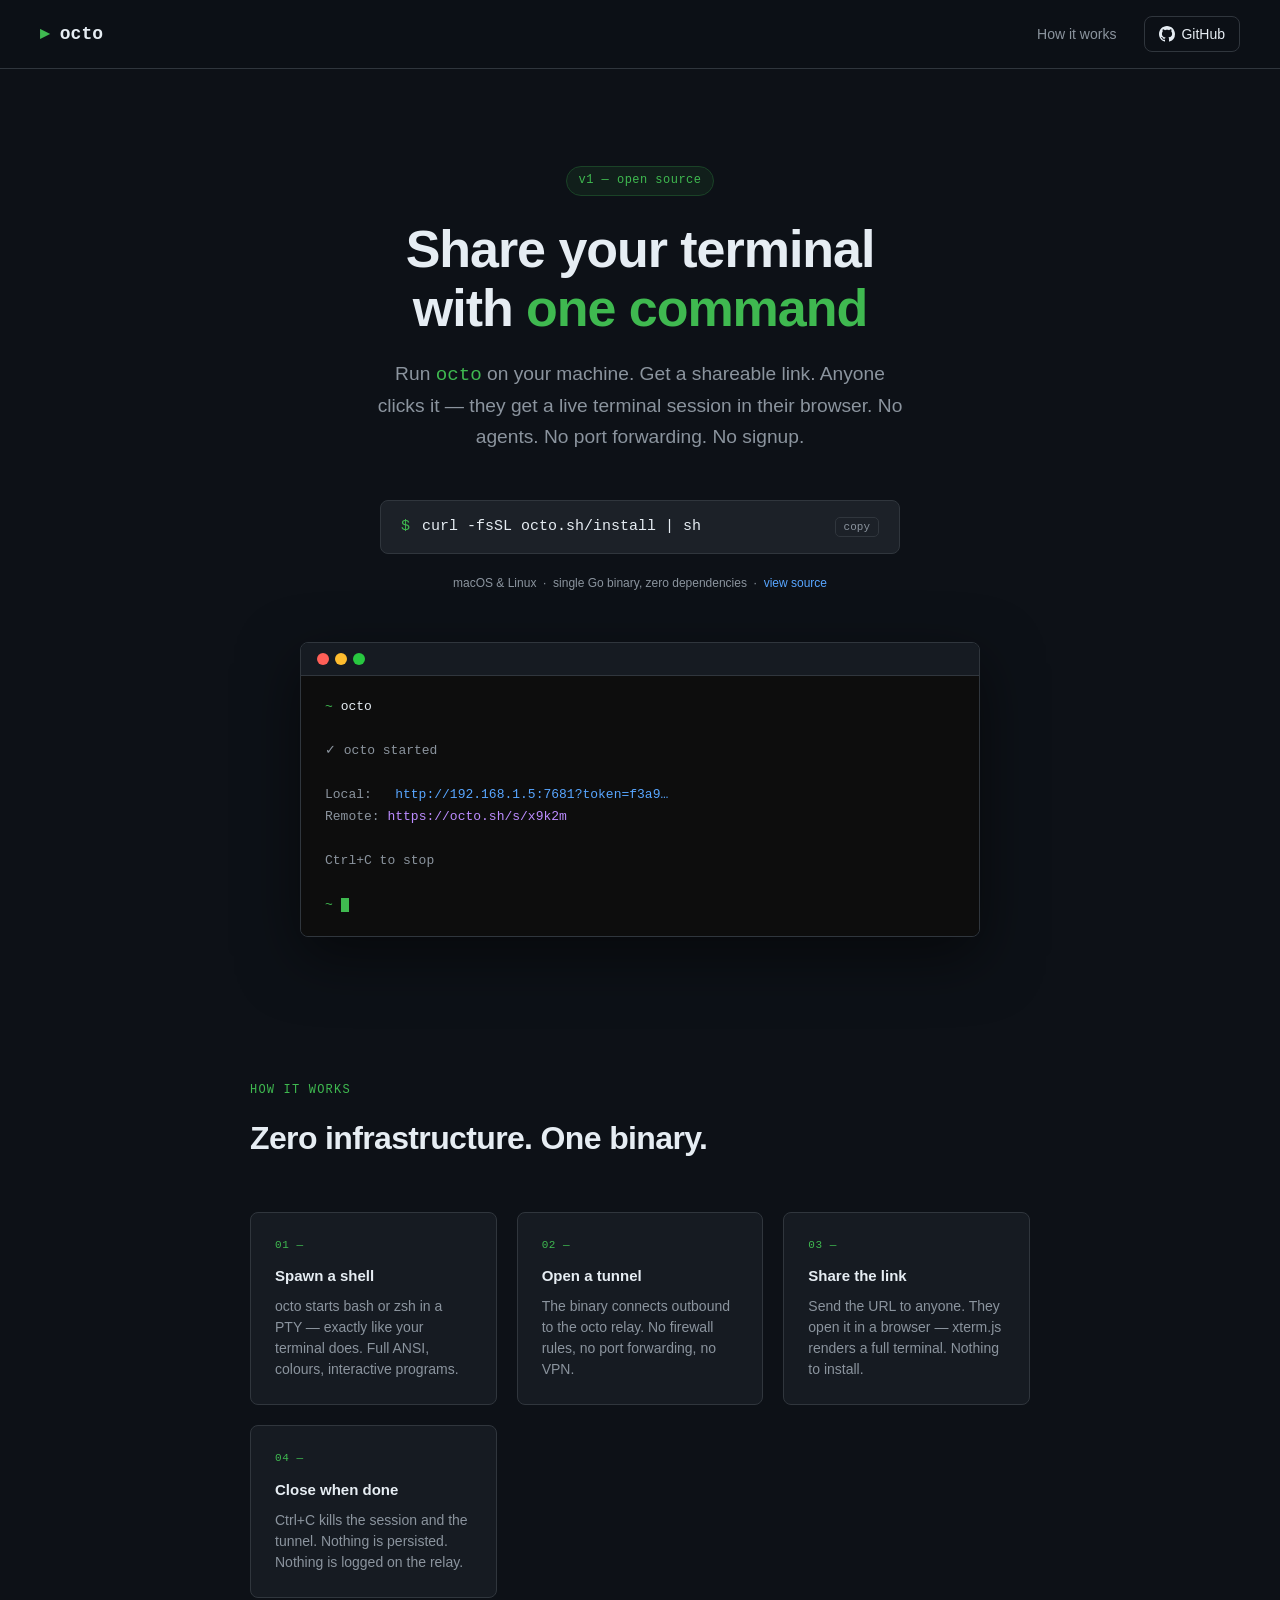
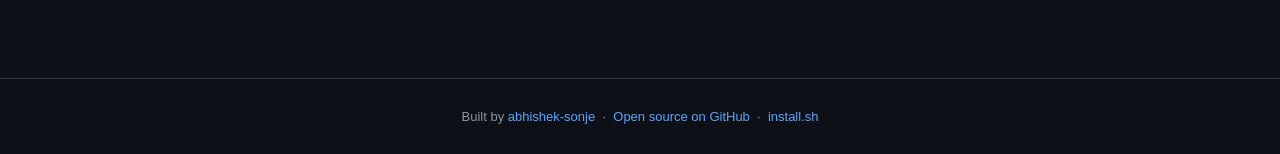
==== frontend/landing/index.html @ 17822809 "Feat: completed server and local setup" ====
<!DOCTYPE html>
<html lang="en">
<head>
  <meta charset="UTF-8" />
  <meta name="viewport" content="width=device-width, initial-scale=1.0" />
  <title>octo — share your terminal</title>
  <style>
    :root {
      --bg:        #0d1117;
      --bg-card:   #161b22;
      --bg-code:   #1c2128;
      --border:    #30363d;
      --fg:        #e6edf3;
      --fg-muted:  #8b949e;
      --green:     #3fb950;
      --green-dim: #1a4327;
      --blue:      #58a6ff;
      --purple:    #bc8cff;
      --font-mono: 'JetBrains Mono', 'Fira Code', Menlo, monospace;
      --font-sans: -apple-system, BlinkMacSystemFont, 'Segoe UI', Helvetica, Arial, sans-serif;
      --radius:    8px;
    }
    *, *::before, *::after { box-sizing: border-box; margin: 0; padding: 0; }
    html { scroll-behavior: smooth; }
    body { background: var(--bg); color: var(--fg); font-family: var(--font-sans); line-height: 1.6; min-height: 100vh; }

    nav {
      display: flex; align-items: center; justify-content: space-between;
      padding: 16px 40px; border-bottom: 1px solid var(--border);
      position: sticky; top: 0;
      background: rgba(13,17,23,.85); backdrop-filter: blur(8px); z-index: 10;
    }
    .nav-logo { font-family: var(--font-mono); font-size: 18px; font-weight: 700; color: var(--fg); text-decoration: none; }
    .nav-logo span { color: var(--green); }
    .nav-links { display: flex; gap: 28px; align-items: center; }
    .nav-links a { color: var(--fg-muted); text-decoration: none; font-size: 14px; transition: color .15s; }
    .nav-links a:hover { color: var(--fg); }
    .nav-gh {
      display: flex; align-items: center; gap: 6px;
      padding: 6px 14px; border: 1px solid var(--border); border-radius: var(--radius);
      color: var(--fg) !important; font-size: 13px; transition: border-color .15s;
    }
    .nav-gh:hover { border-color: var(--fg-muted) !important; }

    .hero { max-width: 860px; margin: 0 auto; padding: 96px 40px 64px; text-align: center; }
    .hero-badge {
      display: inline-block; padding: 4px 12px;
      border: 1px solid var(--green-dim); background: rgba(63,185,80,.08);
      color: var(--green); border-radius: 20px; font-size: 12px;
      font-family: var(--font-mono); margin-bottom: 24px; letter-spacing: .04em;
    }
    h1 { font-size: clamp(2rem,5vw,3.25rem); font-weight: 700; letter-spacing: -.02em; line-height: 1.15; margin-bottom: 20px; }
    h1 em { font-style: normal; color: var(--green); }
    .hero-sub { font-size: clamp(1rem,2vw,1.2rem); color: var(--fg-muted); max-width: 540px; margin: 0 auto 48px; }

    .install-box {
      display: inline-flex; align-items: center; gap: 12px;
      background: var(--bg-code); border: 1px solid var(--border); border-radius: var(--radius);
      padding: 14px 20px; font-family: var(--font-mono); font-size: 15px; color: var(--fg);
      margin-bottom: 12px; width: 100%; max-width: 520px; transition: border-color .15s;
    }
    .install-box:hover { border-color: var(--fg-muted); }
    .install-box .prompt { color: var(--green); user-select: none; }
    .install-box .cmd { flex: 1; text-align: left; }
    .copy-btn {
      background: none; border: 1px solid var(--border); border-radius: 5px;
      color: var(--fg-muted); font-family: var(--font-mono); font-size: 11px;
      padding: 3px 8px; cursor: pointer; transition: all .15s; white-space: nowrap;
    }
    .copy-btn:hover { border-color: var(--fg-muted); color: var(--fg); }
    .copy-btn.copied { border-color: var(--green); color: var(--green); }
    .hero-note { font-size: 12px; color: var(--fg-muted); margin-bottom: 48px; }
    .hero-note a { color: var(--blue); text-decoration: none; }
    .hero-note a:hover { text-decoration: underline; }

    .terminal-preview {
      max-width: 680px; margin: 0 auto;
      border: 1px solid var(--border); border-radius: var(--radius);
      overflow: hidden; box-shadow: 0 20px 60px rgba(0,0,0,.5);
    }
    .terminal-bar {
      background: var(--bg-card); padding: 10px 16px;
      display: flex; align-items: center; gap: 6px; border-bottom: 1px solid var(--border);
    }
    .dot { width: 12px; height: 12px; border-radius: 50%; }
    .dot-r { background: #ff5f57; } .dot-y { background: #febc2e; } .dot-g { background: #28c840; }
    .terminal-body {
      background: #0d0d0d; padding: 20px 24px;
      font-family: var(--font-mono); font-size: 13px; line-height: 1.7; text-align: left;
    }
    .t-prompt { color: var(--green); } .t-cmd { color: var(--fg); }
    .t-out { color: var(--fg-muted); }
    .t-url-local { color: var(--blue); } .t-url-remote { color: var(--purple); }
    .t-cursor {
      display: inline-block; width: 8px; height: 14px;
      background: var(--green); vertical-align: middle;
      animation: blink 1s step-end infinite;
    }
    @keyframes blink { 50% { opacity: 0; } }

    .section { max-width: 860px; margin: 0 auto; padding: 80px 40px; }
    .section-label { font-family: var(--font-mono); font-size: 12px; color: var(--green); letter-spacing: .1em; text-transform: uppercase; margin-bottom: 12px; }
    .section h2 { font-size: clamp(1.4rem,3vw,2rem); font-weight: 700; letter-spacing: -.02em; margin-bottom: 48px; }
    .steps { display: grid; grid-template-columns: repeat(auto-fit, minmax(200px, 1fr)); gap: 20px; }
    .step { background: var(--bg-card); border: 1px solid var(--border); border-radius: var(--radius); padding: 24px; }
    .step-num { font-family: var(--font-mono); font-size: 11px; color: var(--green); margin-bottom: 10px; letter-spacing: .05em; }
    .step h3 { font-size: 15px; font-weight: 600; margin-bottom: 8px; }
    .step p { font-size: 14px; color: var(--fg-muted); line-height: 1.5; }

    footer { border-top: 1px solid var(--border); padding: 28px 40px; text-align: center; font-size: 13px; color: var(--fg-muted); }
    footer a { color: var(--blue); text-decoration: none; }
    footer a:hover { text-decoration: underline; }

    @media (max-width: 600px) {
      nav { padding: 14px 20px; }
      .hero { padding: 64px 20px 48px; }
      .section { padding: 56px 20px; }
      footer { padding: 24px 20px; }
    }
  </style>
</head>
<body>

<nav>
  <a class="nav-logo" href="/"><span>▸</span> octo</a>
  <div class="nav-links">
    <a href="#how-it-works">How it works</a>
    <a href="https://github.com/abhishek-sonje/octo" class="nav-gh">
      <svg width="16" height="16" viewBox="0 0 16 16" fill="currentColor">
        <path d="M8 0C3.58 0 0 3.58 0 8c0 3.54 2.29 6.53 5.47 7.59.4.07.55-.17.55-.38 0-.19-.01-.82-.01-1.49-2.01.37-2.53-.49-2.69-.94-.09-.23-.48-.94-.82-1.13-.28-.15-.68-.52-.01-.53.63-.01 1.08.58 1.23.82.72 1.21 1.87.87 2.33.66.07-.52.28-.87.51-1.07-1.78-.2-3.64-.89-3.64-3.95 0-.87.31-1.59.82-2.15-.08-.2-.36-1.02.08-2.12 0 0 .67-.21 2.2.82.64-.18 1.32-.27 2-.27.68 0 1.36.09 2 .27 1.53-1.04 2.2-.82 2.2-.82.44 1.1.16 1.92.08 2.12.51.56.82 1.27.82 2.15 0 3.07-1.87 3.75-3.65 3.95.29.25.54.73.54 1.48 0 1.07-.01 1.93-.01 2.2 0 .21.15.46.55.38A8.013 8.013 0 0016 8c0-4.42-3.58-8-8-8z"/>
      </svg>
      GitHub
    </a>
  </div>
</nav>

<section class="hero">
  <div class="hero-badge">v1 — open source</div>
  <h1>Share your terminal<br>with <em>one command</em></h1>
  <p class="hero-sub">
    Run <code style="font-family:var(--font-mono);color:var(--green)">octo</code> on your machine.
    Get a shareable link. Anyone clicks it — they get a live terminal session in their browser.
    No agents. No port forwarding. No signup.
  </p>

  <div style="display:flex;flex-direction:column;align-items:center;gap:8px;">
    <div class="install-box">
      <span class="prompt">$</span>
      <span class="cmd" id="install-cmd">curl -fsSL octo.sh/install | sh</span>
      <button class="copy-btn" id="copy-btn" onclick="copyInstall()">copy</button>
    </div>
    <p class="hero-note">
      macOS &amp; Linux &nbsp;·&nbsp; single Go binary, zero dependencies &nbsp;·&nbsp;
      <a href="https://github.com/abhishek-sonje/octo">view source</a>
    </p>
  </div>

  <div class="terminal-preview">
    <div class="terminal-bar">
      <span class="dot dot-r"></span><span class="dot dot-y"></span><span class="dot dot-g"></span>
    </div>
    <div class="terminal-body">
      <div><span class="t-prompt">~</span> <span class="t-cmd">octo</span></div>
      <div>&nbsp;</div>
      <div><span class="t-out">✓ octo started</span></div>
      <div>&nbsp;</div>
      <div><span class="t-out">  Local:&nbsp;&nbsp; </span><span class="t-url-local">http://192.168.1.5:7681?token=f3a9…</span></div>
      <div><span class="t-out">  Remote: </span><span class="t-url-remote">https://octo.sh/s/x9k2m</span></div>
      <div>&nbsp;</div>
      <div><span class="t-out">  Ctrl+C to stop</span></div>
      <div>&nbsp;</div>
      <div><span class="t-prompt">~</span> <span class="t-cursor"></span></div>
    </div>
  </div>
</section>

<section class="section" id="how-it-works">
  <div class="section-label">How it works</div>
  <h2>Zero infrastructure. One binary.</h2>
  <div class="steps">
    <div class="step">
      <div class="step-num">01 —</div>
      <h3>Spawn a shell</h3>
      <p>octo starts bash or zsh in a PTY — exactly like your terminal does. Full ANSI, colours, interactive programs.</p>
    </div>
    <div class="step">
      <div class="step-num">02 —</div>
      <h3>Open a tunnel</h3>
      <p>The binary connects outbound to the octo relay. No firewall rules, no port forwarding, no VPN.</p>
    </div>
    <div class="step">
      <div class="step-num">03 —</div>
      <h3>Share the link</h3>
      <p>Send the URL to anyone. They open it in a browser — xterm.js renders a full terminal. Nothing to install.</p>
    </div>
    <div class="step">
      <div class="step-num">04 —</div>
      <h3>Close when done</h3>
      <p>Ctrl+C kills the session and the tunnel. Nothing is persisted. Nothing is logged on the relay.</p>
    </div>
  </div>
</section>

<footer>
  <p>
    Built by <a href="https://github.com/abhishek-sonje">abhishek-sonje</a> &nbsp;·&nbsp;
    <a href="https://github.com/abhishek-sonje/octo">Open source on GitHub</a> &nbsp;·&nbsp;
    <a href="/install">install.sh</a>
  </p>
</footer>

<script>
  function copyInstall() {
    const cmd = document.getElementById('install-cmd').textContent;
    const btn = document.getElementById('copy-btn');
    navigator.clipboard.writeText(cmd).then(() => {
      btn.textContent = 'copied!';
      btn.classList.add('copied');
      setTimeout(() => { btn.textContent = 'copy'; btn.classList.remove('copied'); }, 2000);
    });
  }
</script>
</body>
</html>
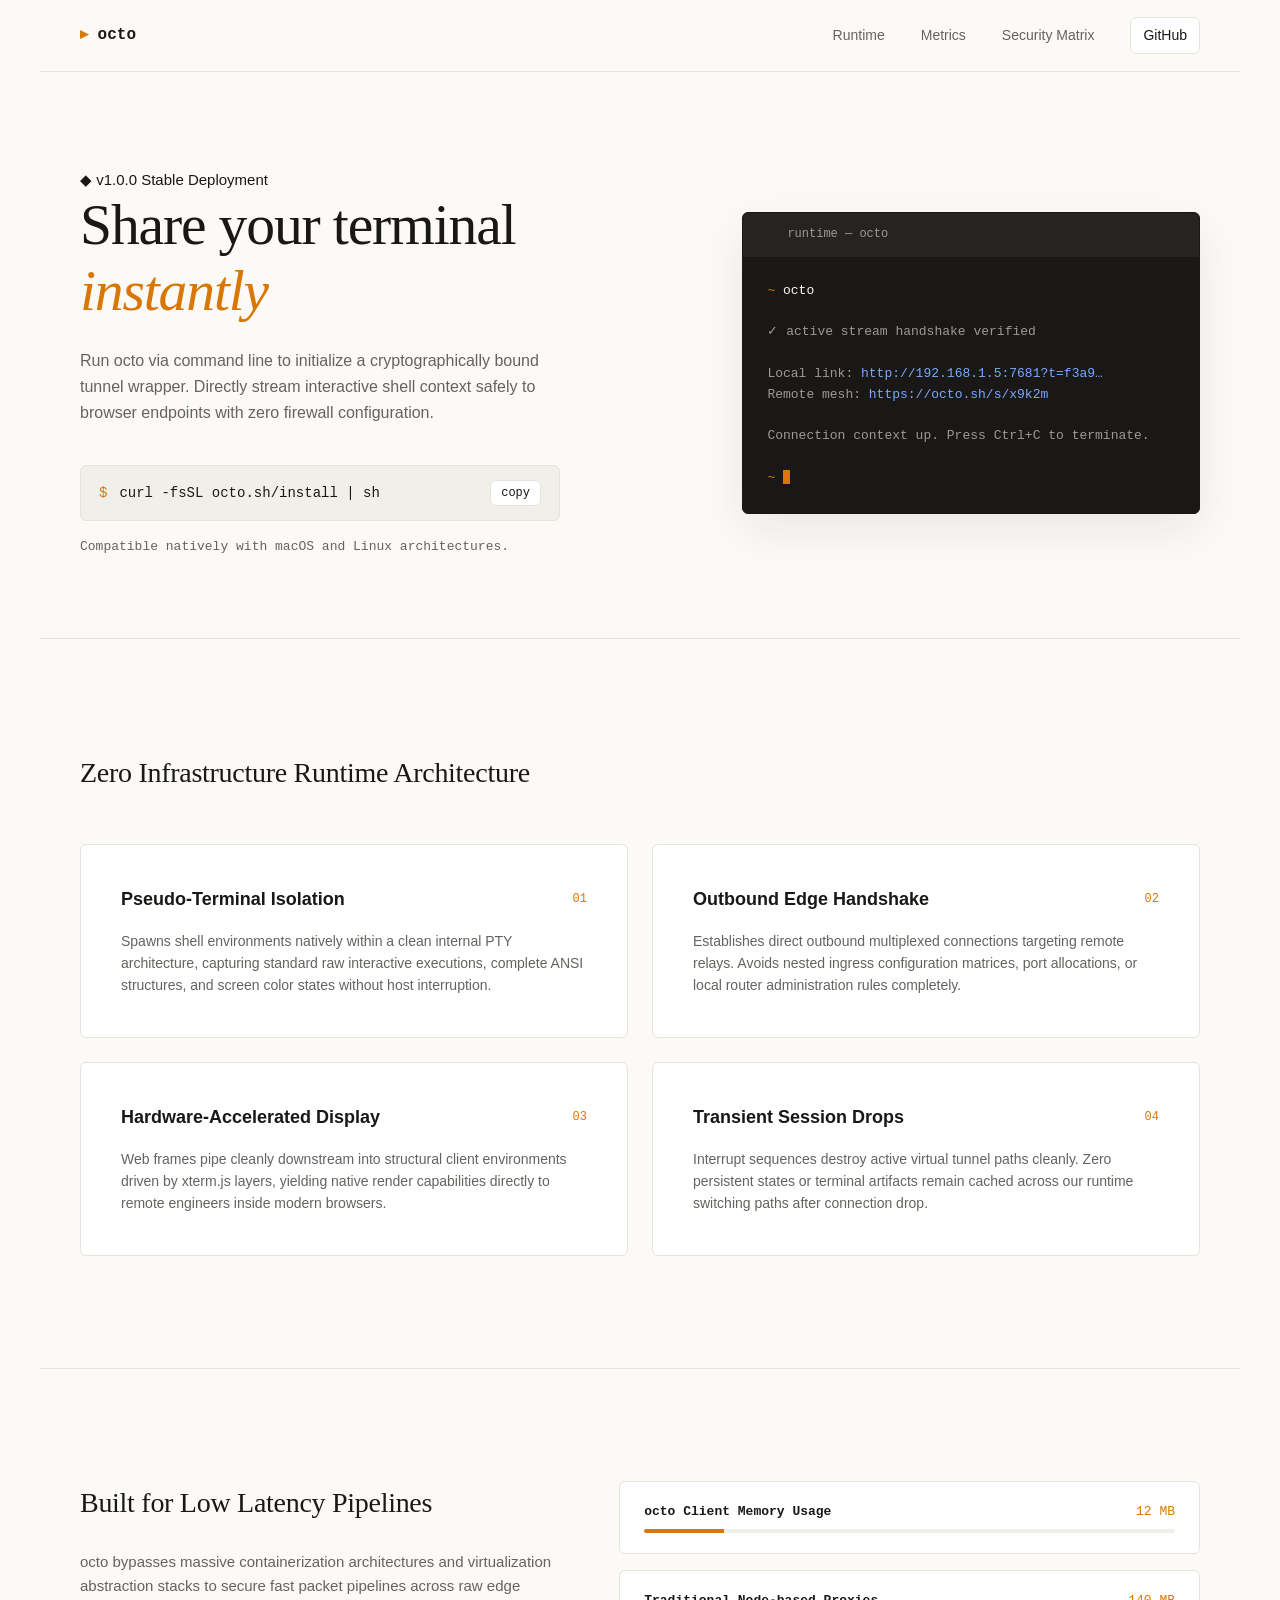
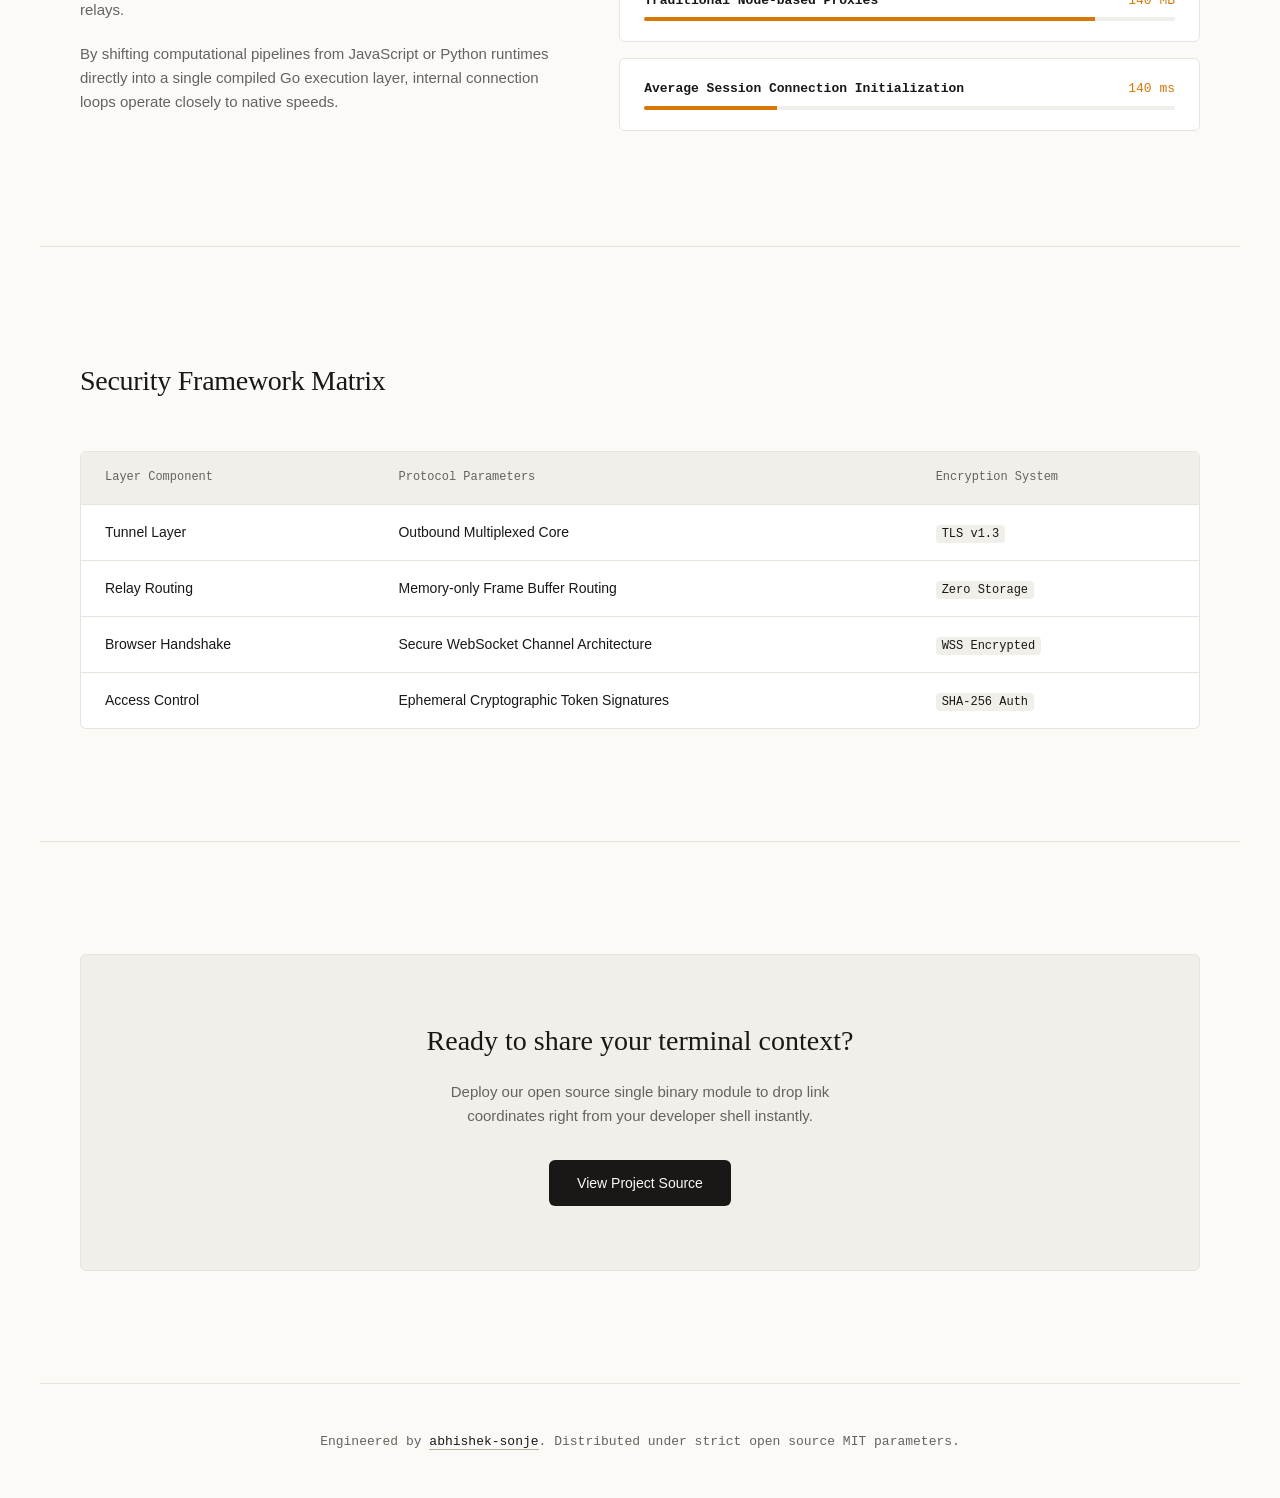
==== commit 5f4ef5e5: "Feat: changed Landing page" ====
--- a/frontend/landing/index.html
+++ b/frontend/landing/index.html
@@ -6,206 +6,683 @@
   <title>octo — share your terminal</title>
   <style>
     :root {
-      --bg:        #0d1117;
-      --bg-card:   #161b22;
-      --bg-code:   #1c2128;
-      --border:    #30363d;
-      --fg:        #e6edf3;
-      --fg-muted:  #8b949e;
-      --green:     #3fb950;
-      --green-dim: #1a4327;
-      --blue:      #58a6ff;
-      --purple:    #bc8cff;
-      --font-mono: 'JetBrains Mono', 'Fira Code', Menlo, monospace;
-      --font-sans: -apple-system, BlinkMacSystemFont, 'Segoe UI', Helvetica, Arial, sans-serif;
-      --radius:    8px;
-    }
-    *, *::before, *::after { box-sizing: border-box; margin: 0; padding: 0; }
-    html { scroll-behavior: smooth; }
-    body { background: var(--bg); color: var(--fg); font-family: var(--font-sans); line-height: 1.6; min-height: 100vh; }
-
+      /* Claude Aesthetic Theme Tokens: Warm Light Editorial */
+      --canvas: #fbfaf7;
+      --surface: #f1efe9;
+      --surface-card: #ffffff;
+      --surface-code: #191816;
+      --border: #e6e4dc;
+      --border-focus: #b5b2a5;
+      
+      /* Typography System */
+      --text-primary: #191816;
+      --text-secondary: #65635f;
+      --text-light: #fbfaf7;
+      
+      /* Singular Premium Accent Color (Ochre Amber) */
+      --accent: #d97706;
+      --accent-dim: rgba(217, 119, 6, 0.08);
+
+      /* Layout Anchors */
+      --font-mono: 'JetBrains Mono', 'Fira Code', Menlo, Monaco, monospace;
+      --font-sans: -apple-system, BlinkMacSystemFont, 'Segoe UI', Roboto, Georgia, serif;
+      --radius: 6px;
+    }
+
+    /* Base Normalization & Viewport Stability */
+    *, *::before, *::after { 
+      box-sizing: border-box; 
+      margin: 0; 
+      padding: 0; 
+    }
+    
+    html { 
+      scroll-behavior: smooth;
+      background-color: var(--canvas);
+    }
+    
+    body { 
+      background: var(--canvas); 
+      color: var(--text-primary); 
+      font-family: -apple-system, BlinkMacSystemFont, 'Segoe UI', sans-serif; 
+      font-size: 15px;
+      line-height: 1.6; 
+      min-height: 100dvh;
+      -webkit-font-smoothing: antialiased;
+    }
+
+    /* Layout Spacing Framework */
+    header, main, footer {
+      max-width: 1200px;
+      margin: 0 auto;
+      width: 100%;
+    }
+
+    /* Single-Line Desktop Navigation Layer */
     nav {
-      display: flex; align-items: center; justify-content: space-between;
-      padding: 16px 40px; border-bottom: 1px solid var(--border);
-      position: sticky; top: 0;
-      background: rgba(13,17,23,.85); backdrop-filter: blur(8px); z-index: 10;
-    }
-    .nav-logo { font-family: var(--font-mono); font-size: 18px; font-weight: 700; color: var(--fg); text-decoration: none; }
-    .nav-logo span { color: var(--green); }
-    .nav-links { display: flex; gap: 28px; align-items: center; }
-    .nav-links a { color: var(--fg-muted); text-decoration: none; font-size: 14px; transition: color .15s; }
-    .nav-links a:hover { color: var(--fg); }
+      display: flex; 
+      align-items: center; 
+      justify-content: space-between;
+      padding: 0 40px; 
+      height: 72px;
+      border-bottom: 1px solid var(--border);
+      position: sticky; 
+      top: 0;
+      background: rgba(251, 250, 247, 0.9); 
+      backdrop-filter: blur(12px); 
+      z-index: 100;
+    }
+
+    .nav-brand { 
+      font-family: var(--font-mono); 
+      font-size: 16px; 
+      font-weight: 700; 
+      color: var(--text-primary); 
+      text-decoration: none; 
+    }
+    
+    .nav-brand span { 
+      color: var(--accent); 
+    }
+    
+    .nav-links { 
+      display: flex; 
+      gap: 36px; 
+      align-items: center; 
+    }
+    
+    .nav-links a { 
+      color: var(--text-secondary); 
+      text-decoration: none; 
+      font-size: 14px; 
+      transition: color 150ms ease-out; 
+    }
+    
+    .nav-links a:hover { 
+      color: var(--text-primary); 
+    }
+    
     .nav-gh {
-      display: flex; align-items: center; gap: 6px;
-      padding: 6px 14px; border: 1px solid var(--border); border-radius: var(--radius);
-      color: var(--fg) !important; font-size: 13px; transition: border-color .15s;
-    }
-    .nav-gh:hover { border-color: var(--fg-muted) !important; }
-
-    .hero { max-width: 860px; margin: 0 auto; padding: 96px 40px 64px; text-align: center; }
-    .hero-badge {
-      display: inline-block; padding: 4px 12px;
-      border: 1px solid var(--green-dim); background: rgba(63,185,80,.08);
-      color: var(--green); border-radius: 20px; font-size: 12px;
-      font-family: var(--font-mono); margin-bottom: 24px; letter-spacing: .04em;
-    }
-    h1 { font-size: clamp(2rem,5vw,3.25rem); font-weight: 700; letter-spacing: -.02em; line-height: 1.15; margin-bottom: 20px; }
-    h1 em { font-style: normal; color: var(--green); }
-    .hero-sub { font-size: clamp(1rem,2vw,1.2rem); color: var(--fg-muted); max-width: 540px; margin: 0 auto 48px; }
-
+      display: inline-flex; 
+      align-items: center; 
+      gap: 6px;
+      padding: 6px 12px; 
+      border: 1px solid var(--border); 
+      border-radius: var(--radius);
+      color: var(--text-primary) !important; 
+      font-size: 13px; 
+      background: var(--surface-card);
+      transition: border-color 150ms ease-out, background-color 150ms ease-out;
+    }
+    
+    .nav-gh:hover { 
+      border-color: var(--border-focus);
+      background: var(--surface);
+    }
+
+    /* Focus Indicators & Tactile State Hooks */
+    a:focus-visible, button:focus-visible {
+      outline: 2px solid var(--accent);
+      outline-offset: 2px;
+    }
+
+    /* Section 1: Hero Paradigm (Asymmetric Layout Grid) */
+    .hero-grid { 
+      padding: 96px 40px 80px; 
+      display: grid;
+      grid-template-columns: 1.12fr 0.88fr;
+      gap: 80px;
+      align-items: center;
+    }
+
+    h1 { 
+      font-family: var(--font-sans);
+      font-size: clamp(2.5rem, 4.5vw, 3.75rem); 
+      font-weight: 400; 
+      letter-spacing: -0.02em; 
+      line-height: 1.15; 
+      color: var(--text-primary);
+      margin-bottom: 24px; 
+    }
+    
+    h1 em { 
+      font-style: italic; 
+      font-family: Georgia, serif;
+      color: var(--accent); 
+    }
+    
+    .hero-sub { 
+      font-size: 16px; 
+      color: var(--text-secondary); 
+      line-height: 1.6;
+      max-width: 52ch;
+      margin-bottom: 40px; 
+    }
+
+    /* Monospace Utility Box */
     .install-box {
-      display: inline-flex; align-items: center; gap: 12px;
-      background: var(--bg-code); border: 1px solid var(--border); border-radius: var(--radius);
-      padding: 14px 20px; font-family: var(--font-mono); font-size: 15px; color: var(--fg);
-      margin-bottom: 12px; width: 100%; max-width: 520px; transition: border-color .15s;
-    }
-    .install-box:hover { border-color: var(--fg-muted); }
-    .install-box .prompt { color: var(--green); user-select: none; }
-    .install-box .cmd { flex: 1; text-align: left; }
+      display: flex; 
+      align-items: center; 
+      gap: 12px;
+      background: var(--surface); 
+      border: 1px solid var(--border); 
+      border-radius: var(--radius);
+      padding: 14px 18px; 
+      font-family: var(--font-mono); 
+      font-size: 14px; 
+      color: var(--text-primary);
+      margin-bottom: 16px; 
+      max-width: 480px;
+    }
+    
+    .install-box .prompt { 
+      color: var(--accent); 
+      user-select: none; 
+    }
+    
+    .install-box .cmd { 
+      flex: 1; 
+    }
+    
     .copy-btn {
-      background: none; border: 1px solid var(--border); border-radius: 5px;
-      color: var(--fg-muted); font-family: var(--font-mono); font-size: 11px;
-      padding: 3px 8px; cursor: pointer; transition: all .15s; white-space: nowrap;
-    }
-    .copy-btn:hover { border-color: var(--fg-muted); color: var(--fg); }
-    .copy-btn.copied { border-color: var(--green); color: var(--green); }
-    .hero-note { font-size: 12px; color: var(--fg-muted); margin-bottom: 48px; }
-    .hero-note a { color: var(--blue); text-decoration: none; }
-    .hero-note a:hover { text-decoration: underline; }
-
-    .terminal-preview {
-      max-width: 680px; margin: 0 auto;
-      border: 1px solid var(--border); border-radius: var(--radius);
-      overflow: hidden; box-shadow: 0 20px 60px rgba(0,0,0,.5);
-    }
+      background: var(--surface-card); 
+      border: 1px solid var(--border); 
+      border-radius: var(--radius);
+      color: var(--text-primary); 
+      font-family: var(--font-mono); 
+      font-size: 12px;
+      padding: 5px 10px; 
+      cursor: pointer; 
+      transition: all 120ms ease-out;
+    }
+    
+    .copy-btn:hover { 
+      border-color: var(--border-focus); 
+    }
+    
+    .copy-btn:active {
+      transform: scale(0.97);
+    }
+    
+    .copy-btn.copied { 
+      border-color: var(--accent); 
+      color: var(--accent); 
+      background: var(--accent-dim);
+    }
+    
+    .hero-note { 
+      font-size: 13px; 
+      color: var(--text-secondary); 
+      font-family: var(--font-mono);
+    }
+
+    /* Embedded PTY UI Frame Component */
+    .terminal-container {
+      background: var(--surface-code); 
+      border-radius: var(--radius);
+      overflow: hidden; 
+      box-shadow: 0 16px 48px rgba(25, 24, 22, 0.08);
+      border: 1px solid var(--text-primary);
+    }
+    
     .terminal-bar {
-      background: var(--bg-card); padding: 10px 16px;
-      display: flex; align-items: center; gap: 6px; border-bottom: 1px solid var(--border);
-    }
-    .dot { width: 12px; height: 12px; border-radius: 50%; }
-    .dot-r { background: #ff5f57; } .dot-y { background: #febc2e; } .dot-g { background: #28c840; }
+      background: #252422; 
+      padding: 12px 16px;
+      display: flex; 
+      align-items: center; 
+      gap: 8px;
+    }
+    
+    .terminal-title {
+      font-family: var(--font-mono);
+      font-size: 12px;
+      color: #9c9a96;
+      margin-left: 4px;
+    }
+
     .terminal-body {
-      background: #0d0d0d; padding: 20px 24px;
-      font-family: var(--font-mono); font-size: 13px; line-height: 1.7; text-align: left;
-    }
-    .t-prompt { color: var(--green); } .t-cmd { color: var(--fg); }
-    .t-out { color: var(--fg-muted); }
-    .t-url-local { color: var(--blue); } .t-url-remote { color: var(--purple); }
+      padding: 24px;
+      font-family: var(--font-mono); 
+      font-size: 13px; 
+      line-height: 1.6; 
+    }
+    
+    .t-prompt { color: var(--accent); } 
+    .t-cmd { color: var(--text-light); }
+    .t-out { color: #9c9a96; }
+    .t-url { color: #78a9ff; text-decoration: none; }
+    
     .t-cursor {
-      display: inline-block; width: 8px; height: 14px;
-      background: var(--green); vertical-align: middle;
-      animation: blink 1s step-end infinite;
+      display: inline-block; 
+      width: 7px; 
+      height: 14px;
+      background: var(--accent); 
+      vertical-align: middle;
+      animation: blink 1.2s step-end infinite;
     }
     @keyframes blink { 50% { opacity: 0; } }
 
-    .section { max-width: 860px; margin: 0 auto; padding: 80px 40px; }
-    .section-label { font-family: var(--font-mono); font-size: 12px; color: var(--green); letter-spacing: .1em; text-transform: uppercase; margin-bottom: 12px; }
-    .section h2 { font-size: clamp(1.4rem,3vw,2rem); font-weight: 700; letter-spacing: -.02em; margin-bottom: 48px; }
-    .steps { display: grid; grid-template-columns: repeat(auto-fit, minmax(200px, 1fr)); gap: 20px; }
-    .step { background: var(--bg-card); border: 1px solid var(--border); border-radius: var(--radius); padding: 24px; }
-    .step-num { font-family: var(--font-mono); font-size: 11px; color: var(--green); margin-bottom: 10px; letter-spacing: .05em; }
-    .step h3 { font-size: 15px; font-weight: 600; margin-bottom: 8px; }
-    .step p { font-size: 14px; color: var(--fg-muted); line-height: 1.5; }
-
-    footer { border-top: 1px solid var(--border); padding: 28px 40px; text-align: center; font-size: 13px; color: var(--fg-muted); }
-    footer a { color: var(--blue); text-decoration: none; }
-    footer a:hover { text-decoration: underline; }
-
-    @media (max-width: 600px) {
-      nav { padding: 14px 20px; }
-      .hero { padding: 64px 20px 48px; }
-      .section { padding: 56px 20px; }
-      footer { padding: 24px 20px; }
+    /* Core Architectural Section Configurations */
+    .section {
+      padding: 112px 40px;
+      border-top: 1px solid var(--border);
+    }
+
+    .section-headline {
+      font-family: var(--font-sans);
+      font-size: 28px;
+      font-weight: 400;
+      letter-spacing: -0.01em;
+      margin-bottom: 48px;
+      color: var(--text-primary);
+    }
+
+    /* Section 2: Core Infrastructure Grid Layout */
+    .bento-grid {
+      display: grid;
+      grid-template-columns: repeat(2, 1fr);
+      gap: 24px;
+    }
+
+    .bento-cell {
+      background: var(--surface-card);
+      border: 1px solid var(--border);
+      border-radius: var(--radius);
+      padding: 40px;
+    }
+
+    .cell-title-group {
+      display: flex;
+      align-items: center;
+      justify-content: space-between;
+      margin-bottom: 16px;
+    }
+
+    .cell-title-group h3 {
+      font-size: 18px;
+      font-weight: 600;
+      color: var(--text-primary);
+    }
+
+    .cell-index {
+      font-family: var(--font-mono);
+      font-size: 12px;
+      color: var(--accent);
+    }
+
+    .bento-cell p {
+      font-size: 14px;
+      color: var(--text-secondary);
+      line-height: 1.6;
+    }
+
+    /* Section 3: Stream Comparison Mechanics (Split-Screen Space) */
+    .split-layout {
+      display: grid;
+      grid-template-columns: 0.9fr 1.1fr;
+      gap: 64px;
+      align-items: start;
+    }
+
+    .split-info p {
+      color: var(--text-secondary);
+      font-size: 15px;
+      margin-bottom: 20px;
+    }
+
+    .comparison-stack {
+      display: flex;
+      flex-direction: column;
+      gap: 16px;
+    }
+
+    .comp-row {
+      background: var(--surface-card);
+      border: 1px solid var(--border);
+      border-radius: var(--radius);
+      padding: 20px 24px;
+    }
+
+    .comp-header {
+      display: flex;
+      justify-content: space-between;
+      font-family: var(--font-mono);
+      font-size: 13px;
+      margin-bottom: 6px;
+    }
+
+    .comp-header .label {
+      color: var(--text-primary);
+      font-weight: 600;
+    }
+
+    .comp-header .value {
+      color: var(--accent);
+    }
+
+    .comp-bar-track {
+      height: 4px;
+      background: var(--surface);
+      border-radius: 2px;
+      overflow: hidden;
+    }
+
+    .comp-bar-fill {
+      height: 100%;
+      background: var(--accent);
+    }
+
+    /* Section 4: Security Control Matrix Table Block */
+    .table-container {
+      width: 100%;
+      border-radius: var(--radius);
+      border: 1px solid var(--border);
+      background: var(--surface-card);
+      overflow-x: auto;
+    }
+
+    table {
+      width: 100%;
+      border-collapse: collapse;
+      text-align: left;
+      font-size: 14px;
+    }
+
+    th, td {
+      padding: 16px 24px;
+      border-bottom: 1px solid var(--border);
+    }
+
+    th {
+      background: var(--surface);
+      font-family: var(--font-mono);
+      font-size: 12px;
+      color: var(--text-secondary);
+      font-weight: 500;
+    }
+
+    tr:last-child td {
+      border-bottom: none;
+    }
+
+    .tech-badge {
+      font-family: var(--font-mono);
+      font-size: 12px;
+      color: var(--text-primary);
+      background: var(--surface);
+      padding: 2px 6px;
+      border-radius: 4px;
+    }
+
+    /* Section 5: Intentional Conversion Block */
+    .cta-panel {
+      background: var(--surface);
+      border: 1px solid var(--border);
+      border-radius: var(--radius);
+      padding: 64px;
+      text-align: center;
+    }
+
+    .cta-panel h3 {
+      font-family: var(--font-sans);
+      font-size: 28px;
+      font-weight: 400;
+      margin-bottom: 16px;
+    }
+
+    .cta-panel p {
+      color: var(--text-secondary);
+      max-width: 48ch;
+      margin: 0 auto 32px;
+    }
+
+    .cta-action-btn {
+      display: inline-block;
+      background: var(--text-primary);
+      color: var(--text-light);
+      text-decoration: none;
+      padding: 12px 28px;
+      font-size: 14px;
+      font-weight: 500;
+      border-radius: var(--radius);
+      transition: background-color 150ms ease-out, transform 150ms ease-out;
+    }
+
+    .cta-action-btn:hover {
+      background-color: #2b2926;
+    }
+
+    .cta-action-btn:active {
+      transform: scale(0.98);
+    }
+
+    /* Fixed Layout Footprint System */
+    footer { 
+      border-top: 1px solid var(--border); 
+      padding: 48px 40px; 
+      text-align: center; 
+      font-size: 13px; 
+      color: var(--text-secondary); 
+      font-family: var(--font-mono);
+    }
+    
+    footer a { 
+      color: var(--text-primary); 
+      text-decoration: none; 
+      border-bottom: 1px solid var(--border-focus);
+    }
+    
+    footer a:hover { 
+      border-bottom-color: var(--text-primary);
+    }
+
+    /* Mobile Collapse Layer (< 968px Rules) */
+    @media (max-width: 968px) {
+      .hero-grid, .split-layout {
+        grid-template-columns: 1fr;
+        gap: 48px;
+        padding: 48px 24px;
+      }
+      
+      .bento-grid {
+        grid-template-columns: 1fr;
+        gap: 16px;
+      }
+      
+      .section {
+        padding: 64px 24px;
+      }
+      
+      nav {
+        padding: 0 24px;
+      }
+
+      .cta-panel {
+        padding: 40px 20px;
+      }
     }
   </style>
 </head>
 <body>
 
-<nav>
-  <a class="nav-logo" href="/"><span>▸</span> octo</a>
-  <div class="nav-links">
-    <a href="#how-it-works">How it works</a>
-    <a href="https://github.com/abhishek-sonje/octo" class="nav-gh">
-      <svg width="16" height="16" viewBox="0 0 16 16" fill="currentColor">
-        <path d="M8 0C3.58 0 0 3.58 0 8c0 3.54 2.29 6.53 5.47 7.59.4.07.55-.17.55-.38 0-.19-.01-.82-.01-1.49-2.01.37-2.53-.49-2.69-.94-.09-.23-.48-.94-.82-1.13-.28-.15-.68-.52-.01-.53.63-.01 1.08.58 1.23.82.72 1.21 1.87.87 2.33.66.07-.52.28-.87.51-1.07-1.78-.2-3.64-.89-3.64-3.95 0-.87.31-1.59.82-2.15-.08-.2-.36-1.02.08-2.12 0 0 .67-.21 2.2.82.64-.18 1.32-.27 2-.27.68 0 1.36.09 2 .27 1.53-1.04 2.2-.82 2.2-.82.44 1.1.16 1.92.08 2.12.51.56.82 1.27.82 2.15 0 3.07-1.87 3.75-3.65 3.95.29.25.54.73.54 1.48 0 1.07-.01 1.93-.01 2.2 0 .21.15.46.55.38A8.013 8.013 0 0016 8c0-4.42-3.58-8-8-8z"/>
-      </svg>
-      GitHub
-    </a>
-  </div>
-</nav>
-
-<section class="hero">
-  <div class="hero-badge">v1 — open source</div>
-  <h1>Share your terminal<br>with <em>one command</em></h1>
-  <p class="hero-sub">
-    Run <code style="font-family:var(--font-mono);color:var(--green)">octo</code> on your machine.
-    Get a shareable link. Anyone clicks it — they get a live terminal session in their browser.
-    No agents. No port forwarding. No signup.
-  </p>
-
-  <div style="display:flex;flex-direction:column;align-items:center;gap:8px;">
-    <div class="install-box">
-      <span class="prompt">$</span>
-      <span class="cmd" id="install-cmd">curl -fsSL octo.sh/install | sh</span>
-      <button class="copy-btn" id="copy-btn" onclick="copyInstall()">copy</button>
+<header>
+  <nav>
+    <a class="nav-brand" href="/" aria-label="octo home"><span>▸</span> octo</a>
+    <div class="nav-links">
+      <a href="#runtime">Runtime</a>
+      <a href="#performance">Metrics</a>
+      <a href="#security">Security Matrix</a>
+      <a href="https://github.com/abhishek-sonje/octo" class="nav-gh" rel="noopener noreferrer" target="_blank">
+        GitHub
+      </a>
     </div>
-    <p class="hero-note">
-      macOS &amp; Linux &nbsp;·&nbsp; single Go binary, zero dependencies &nbsp;·&nbsp;
-      <a href="https://github.com/abhishek-sonje/octo">view source</a>
-    </p>
-  </div>
-
-  <div class="terminal-preview">
-    <div class="terminal-bar">
-      <span class="dot dot-r"></span><span class="dot dot-y"></span><span class="dot dot-g"></span>
+  </nav>
+</header>
+
+<main>
+  <div class="hero-grid">
+    <div class="hero-content">
+      <div class="hero-badge"><span>◆</span> v1.0.0 Stable Deployment</div>
+      <h1>Share your terminal <em>instantly</em></h1>
+      <p class="hero-sub">
+        Run octo via command line to initialize a cryptographically bound tunnel wrapper. Directly stream interactive shell context safely to browser endpoints with zero firewall configuration.
+      </p>
+
+      <div class="install-box">
+        <span class="prompt">$</span>
+        <span class="cmd" id="install-cmd">curl -fsSL octo.sh/install | sh</span>
+        <button class="copy-btn" id="copy-btn" onclick="copyInstall()" aria-label="Copy installation command">copy</button>
+      </div>
+      
+      <p class="hero-note">
+        Compatible natively with macOS and Linux architectures.
+      </p>
     </div>
-    <div class="terminal-body">
-      <div><span class="t-prompt">~</span> <span class="t-cmd">octo</span></div>
-      <div>&nbsp;</div>
-      <div><span class="t-out">✓ octo started</span></div>
-      <div>&nbsp;</div>
-      <div><span class="t-out">  Local:&nbsp;&nbsp; </span><span class="t-url-local">http://192.168.1.5:7681?token=f3a9…</span></div>
-      <div><span class="t-out">  Remote: </span><span class="t-url-remote">https://octo.sh/s/x9k2m</span></div>
-      <div>&nbsp;</div>
-      <div><span class="t-out">  Ctrl+C to stop</span></div>
-      <div>&nbsp;</div>
-      <div><span class="t-prompt">~</span> <span class="t-cursor"></span></div>
+
+    <div class="terminal-container" aria-label="Terminal stream configuration display">
+      <div class="terminal-bar">
+        <span class="dot dot-r"></span><span class="dot dot-y"></span><span class="dot dot-g"></span>
+        <span class="terminal-title">runtime — octo</span>
+      </div>
+      <div class="terminal-body">
+        <div><span class="t-prompt">~</span> <span class="t-cmd">octo</span></div>
+        <div>&nbsp;</div>
+        <div><span class="t-out">✓ active stream handshake verified</span></div>
+        <div>&nbsp;</div>
+        <div><span class="t-out">  Local link:  </span><span class="t-url">http://192.168.1.5:7681?t=f3a9…</span></div>
+        <div><span class="t-out">  Remote mesh: </span><span class="t-url">https://octo.sh/s/x9k2m</span></div>
+        <div>&nbsp;</div>
+        <div><span class="t-out">  Connection context up. Press Ctrl+C to terminate.</span></div>
+        <div>&nbsp;</div>
+        <div><span class="t-prompt">~</span> <span class="t-cursor"></span></div>
+      </div>
     </div>
   </div>
-</section>
-
-<section class="section" id="how-it-works">
-  <div class="section-label">How it works</div>
-  <h2>Zero infrastructure. One binary.</h2>
-  <div class="steps">
-    <div class="step">
-      <div class="step-num">01 —</div>
-      <h3>Spawn a shell</h3>
-      <p>octo starts bash or zsh in a PTY — exactly like your terminal does. Full ANSI, colours, interactive programs.</p>
-    </div>
-    <div class="step">
-      <div class="step-num">02 —</div>
-      <h3>Open a tunnel</h3>
-      <p>The binary connects outbound to the octo relay. No firewall rules, no port forwarding, no VPN.</p>
-    </div>
-    <div class="step">
-      <div class="step-num">03 —</div>
-      <h3>Share the link</h3>
-      <p>Send the URL to anyone. They open it in a browser — xterm.js renders a full terminal. Nothing to install.</p>
-    </div>
-    <div class="step">
-      <div class="step-num">04 —</div>
-      <h3>Close when done</h3>
-      <p>Ctrl+C kills the session and the tunnel. Nothing is persisted. Nothing is logged on the relay.</p>
+
+  <div id="runtime" class="section">
+    <div class="section-headline">Zero Infrastructure Runtime Architecture</div>
+    <div class="bento-grid">
+      <div class="bento-cell">
+        <div class="cell-title-group">
+          <h3>Pseudo-Terminal Isolation</h3>
+          <span class="cell-index">01</span>
+        </div>
+        <p>Spawns shell environments natively within a clean internal PTY architecture, capturing standard raw interactive executions, complete ANSI structures, and screen color states without host interruption.</p>
+      </div>
+      
+      <div class="bento-cell">
+        <div class="cell-title-group">
+          <h3>Outbound Edge Handshake</h3>
+          <span class="cell-index">02</span>
+        </div>
+        <p>Establishes direct outbound multiplexed connections targeting remote relays. Avoids nested ingress configuration matrices, port allocations, or local router administration rules completely.</p>
+      </div>
+
+      <div class="bento-cell">
+        <div class="cell-title-group">
+          <h3>Hardware-Accelerated Display</h3>
+          <span class="cell-index">03</span>
+        </div>
+        <p>Web frames pipe cleanly downstream into structural client environments driven by xterm.js layers, yielding native render capabilities directly to remote engineers inside modern browsers.</p>
+      </div>
+
+      <div class="bento-cell">
+        <div class="cell-title-group">
+          <h3>Transient Session Drops</h3>
+          <span class="cell-index">04</span>
+        </div>
+        <p>Interrupt sequences destroy active virtual tunnel paths cleanly. Zero persistent states or terminal artifacts remain cached across our runtime switching paths after connection drop.</p>
+      </div>
     </div>
   </div>
-</section>
+
+  <div id="performance" class="section">
+    <div class="split-layout">
+      <div class="split-info">
+        <div class="section-headline" style="margin-bottom: 24px;">Built for Low Latency Pipelines</div>
+        <p>octo bypasses massive containerization architectures and virtualization abstraction stacks to secure fast packet pipelines across raw edge relays.</p>
+        <p>By shifting computational pipelines from JavaScript or Python runtimes directly into a single compiled Go execution layer, internal connection loops operate closely to native speeds.</p>
+      </div>
+      
+      <div class="comparison-stack" aria-label="System latency metrics display">
+        <div class="comp-row">
+          <div class="comp-header">
+            <span class="label">octo Client Memory Usage</span>
+            <span class="value">12 MB</span>
+          </div>
+          <div class="comp-bar-track"><div class="comp-bar-fill" style="width: 15%"></div></div>
+        </div>
+        
+        <div class="comp-row">
+          <div class="comp-header">
+            <span class="label">Traditional Node-based Proxies</span>
+            <span class="value">140 MB</span>
+          </div>
+          <div class="comp-bar-track"><div class="comp-bar-fill" style="width: 85%"></div></div>
+        </div>
+
+        <div class="comp-row">
+          <div class="comp-header">
+            <span class="label">Average Session Connection Initialization</span>
+            <span class="value">140 ms</span>
+          </div>
+          <div class="comp-bar-track"><div class="comp-bar-fill" style="width: 25%"></div></div>
+        </div>
+      </div>
+    </div>
+  </div>
+
+  <div id="security" class="section">
+    <div class="section-headline">Security Framework Matrix</div>
+    <div class="table-container">
+      <table>
+        <thead>
+          <tr>
+            <th>Layer Component</th>
+            <th>Protocol Parameters</th>
+            <th>Encryption System</th>
+          </tr>
+        </thead>
+        <tbody>
+          <tr>
+            <td>Tunnel Layer</td>
+            <td>Outbound Multiplexed Core</td>
+            <td><span class="tech-badge">TLS v1.3</span></td>
+          </tr>
+          <tr>
+            <td>Relay Routing</td>
+            <td>Memory-only Frame Buffer Routing</td>
+            <td><span class="tech-badge">Zero Storage</span></td>
+          </tr>
+          <tr>
+            <td>Browser Handshake</td>
+            <td>Secure WebSocket Channel Architecture</td>
+            <td><span class="tech-badge">WSS Encrypted</span></td>
+          </tr>
+          <tr>
+            <td>Access Control</td>
+            <td>Ephemeral Cryptographic Token Signatures</td>
+            <td><span class="tech-badge">SHA-256 Auth</span></td>
+          </tr>
+        </tbody>
+      </table>
+    </div>
+  </div>
+
+  <div class="section">
+    <div class="cta-panel">
+      <h3>Ready to share your terminal context?</h3>
+      <p>Deploy our open source single binary module to drop link coordinates right from your developer shell instantly.</p>
+      <a href="https://github.com/abhishek-sonje/octo" class="cta-action-btn" rel="noopener noreferrer" target="_blank">
+        View Project Source
+      </a>
+    </div>
+  </div>
+</main>
 
 <footer>
   <p>
-    Built by <a href="https://github.com/abhishek-sonje">abhishek-sonje</a> &nbsp;·&nbsp;
-    <a href="https://github.com/abhishek-sonje/octo">Open source on GitHub</a> &nbsp;·&nbsp;
-    <a href="/install">install.sh</a>
+    Engineered by <a href="https://github.com/abhishek-sonje" rel="noopener noreferrer" target="_blank">abhishek-sonje</a>. Distributed under strict open source MIT parameters.
   </p>
 </footer>
 
@@ -214,9 +691,14 @@
     const cmd = document.getElementById('install-cmd').textContent;
     const btn = document.getElementById('copy-btn');
     navigator.clipboard.writeText(cmd).then(() => {
-      btn.textContent = 'copied!';
+      btn.textContent = 'copied';
       btn.classList.add('copied');
-      setTimeout(() => { btn.textContent = 'copy'; btn.classList.remove('copied'); }, 2000);
+      setTimeout(() => { 
+        btn.textContent = 'copy'; 
+        btn.classList.remove('copied'); 
+      }, 1800);
+    }).catch(() => {
+      btn.textContent = 'failed';
     });
   }
 </script>
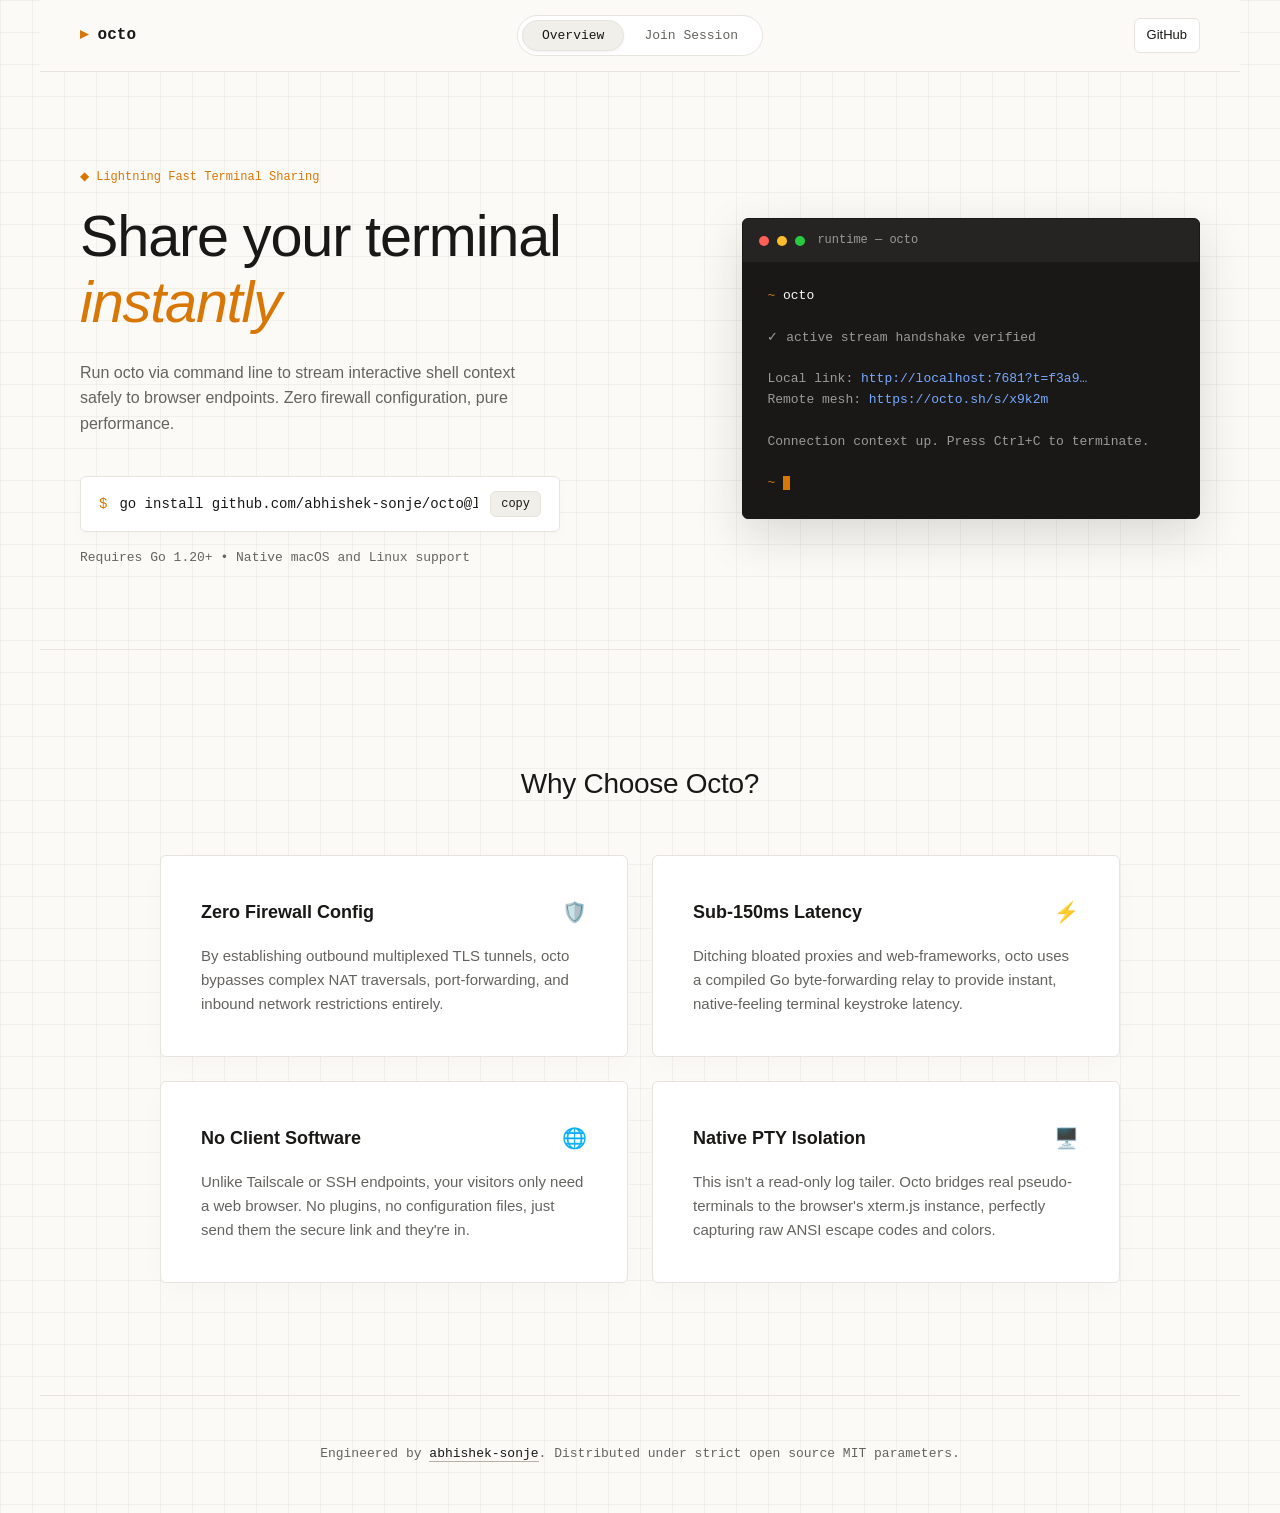
==== commit 9154e56a: "Fixed project structure" ====
--- a/frontend/landing/index.html
+++ b/frontend/landing/index.html
@@ -25,7 +25,7 @@
 
       /* Layout Anchors */
       --font-mono: 'JetBrains Mono', 'Fira Code', Menlo, Monaco, monospace;
-      --font-sans: -apple-system, BlinkMacSystemFont, 'Segoe UI', Roboto, Georgia, serif;
+      --font-sans: -apple-system, BlinkMacSystemFont, 'Segoe UI', Roboto, Helvetica, Arial, sans-serif;
       --radius: 6px;
     }
 
@@ -42,9 +42,14 @@
     }
     
     body { 
-      background: var(--canvas); 
+      background-color: var(--canvas);
+      /* Light Grid Pattern Background */
+      background-image: 
+        linear-gradient(rgba(230, 228, 220, 0.5) 1px, transparent 1px),
+        linear-gradient(90deg, rgba(230, 228, 220, 0.5) 1px, transparent 1px);
+      background-size: 32px 32px;
       color: var(--text-primary); 
-      font-family: -apple-system, BlinkMacSystemFont, 'Segoe UI', sans-serif; 
+      font-family: var(--font-sans); 
       font-size: 15px;
       line-height: 1.6; 
       min-height: 100dvh;
@@ -79,27 +84,61 @@
       font-weight: 700; 
       color: var(--text-primary); 
       text-decoration: none; 
+      width: 120px;
     }
     
     .nav-brand span { 
       color: var(--accent); 
     }
     
+    /* View Dial Segmented Control */
+    .view-dial {
+      display: flex;
+      background: var(--surface-card);
+      border: 1px solid var(--border);
+      border-radius: 24px;
+      padding: 4px;
+      position: relative;
+    }
+    
+    .dial-btn {
+      background: transparent;
+      border: none;
+      font-family: var(--font-mono);
+      font-size: 13px;
+      color: var(--text-secondary);
+      padding: 8px 20px;
+      border-radius: 20px;
+      cursor: pointer;
+      z-index: 1;
+      transition: color 0.2s ease;
+      position: relative;
+    }
+    
+    .dial-btn.active {
+      color: var(--text-primary);
+      font-weight: 500;
+    }
+    
+    .dial-indicator {
+      position: absolute;
+      top: 4px;
+      bottom: 4px;
+      left: 0;
+      background: var(--surface);
+      border-radius: 20px;
+      border: 1px solid var(--border);
+      box-shadow: 0 1px 3px rgba(0,0,0,0.06);
+      transition: transform 0.3s cubic-bezier(0.4, 0.0, 0.2, 1), width 0.3s cubic-bezier(0.4, 0.0, 0.2, 1);
+      z-index: 0;
+    }
+
     .nav-links { 
       display: flex; 
       gap: 36px; 
-      align-items: center; 
-    }
-    
-    .nav-links a { 
-      color: var(--text-secondary); 
-      text-decoration: none; 
-      font-size: 14px; 
-      transition: color 150ms ease-out; 
-    }
-    
-    .nav-links a:hover { 
-      color: var(--text-primary); 
+      align-items: center;
+      width: 120px;
+      justify-content: flex-end;
     }
     
     .nav-gh {
@@ -111,6 +150,7 @@
       border-radius: var(--radius);
       color: var(--text-primary) !important; 
       font-size: 13px; 
+      text-decoration: none;
       background: var(--surface-card);
       transition: border-color 150ms ease-out, background-color 150ms ease-out;
     }
@@ -121,9 +161,18 @@
     }
 
     /* Focus Indicators & Tactile State Hooks */
-    a:focus-visible, button:focus-visible {
+    a:focus-visible, button:focus-visible, input:focus-visible {
       outline: 2px solid var(--accent);
       outline-offset: 2px;
+    }
+
+    /* View Containers */
+    .view-section {
+      opacity: 0;
+      transition: opacity 0.3s ease;
+    }
+    .view-section.active-view {
+      opacity: 1;
     }
 
     /* Section 1: Hero Paradigm (Asymmetric Layout Grid) */
@@ -147,7 +196,7 @@
     
     h1 em { 
       font-style: italic; 
-      font-family: Georgia, serif;
+      font-family: var(--font-sans); /* Overrode serif to maintain font-sans consistency */
       color: var(--accent); 
     }
     
@@ -164,7 +213,7 @@
       display: flex; 
       align-items: center; 
       gap: 12px;
-      background: var(--surface); 
+      background: var(--surface-card); 
       border: 1px solid var(--border); 
       border-radius: var(--radius);
       padding: 14px 18px; 
@@ -173,6 +222,7 @@
       color: var(--text-primary);
       margin-bottom: 16px; 
       max-width: 480px;
+      box-shadow: 0 4px 12px rgba(0,0,0,0.02);
     }
     
     .install-box .prompt { 
@@ -182,10 +232,13 @@
     
     .install-box .cmd { 
       flex: 1; 
-    }
+      overflow-x: auto;
+      white-space: nowrap;
+    }
+    .install-box .cmd::-webkit-scrollbar { display: none; }
     
     .copy-btn {
-      background: var(--surface-card); 
+      background: var(--surface); 
       border: 1px solid var(--border); 
       border-radius: var(--radius);
       color: var(--text-primary); 
@@ -194,6 +247,7 @@
       padding: 5px 10px; 
       cursor: pointer; 
       transition: all 120ms ease-out;
+      flex-shrink: 0;
     }
     
     .copy-btn:hover { 
@@ -221,7 +275,7 @@
       background: var(--surface-code); 
       border-radius: var(--radius);
       overflow: hidden; 
-      box-shadow: 0 16px 48px rgba(25, 24, 22, 0.08);
+      box-shadow: 0 16px 48px rgba(25, 24, 22, 0.15);
       border: 1px solid var(--text-primary);
     }
     
@@ -232,6 +286,13 @@
       align-items: center; 
       gap: 8px;
     }
+
+    .dot {
+      width: 10px; height: 10px; border-radius: 50%;
+    }
+    .dot-r { background: #ff5f56; }
+    .dot-y { background: #ffbd2e; }
+    .dot-g { background: #27c93f; }
     
     .terminal-title {
       font-family: var(--font-mono);
@@ -275,6 +336,7 @@
       letter-spacing: -0.01em;
       margin-bottom: 48px;
       color: var(--text-primary);
+      text-align: center;
     }
 
     /* Section 2: Core Infrastructure Grid Layout */
@@ -282,6 +344,8 @@
       display: grid;
       grid-template-columns: repeat(2, 1fr);
       gap: 24px;
+      max-width: 960px;
+      margin: 0 auto;
     }
 
     .bento-cell {
@@ -289,6 +353,13 @@
       border: 1px solid var(--border);
       border-radius: var(--radius);
       padding: 40px;
+      box-shadow: 0 8px 24px rgba(0,0,0,0.02);
+      transition: transform 0.2s ease, box-shadow 0.2s ease;
+    }
+
+    .bento-cell:hover {
+      transform: translateY(-2px);
+      box-shadow: 0 12px 32px rgba(0,0,0,0.04);
     }
 
     .cell-title-group {
@@ -299,160 +370,105 @@
     }
 
     .cell-title-group h3 {
+      font-family: var(--font-sans);
       font-size: 18px;
       font-weight: 600;
       color: var(--text-primary);
     }
 
-    .cell-index {
-      font-family: var(--font-mono);
-      font-size: 12px;
-      color: var(--accent);
+    .cell-icon {
+      font-size: 20px;
     }
 
     .bento-cell p {
-      font-size: 14px;
+      font-size: 15px;
       color: var(--text-secondary);
       line-height: 1.6;
     }
 
-    /* Section 3: Stream Comparison Mechanics (Split-Screen Space) */
-    .split-layout {
-      display: grid;
-      grid-template-columns: 0.9fr 1.1fr;
-      gap: 64px;
-      align-items: start;
-    }
-
-    .split-info p {
+    /* Join Session Mechanics */
+    .join-wrapper {
+      display: flex;
+      align-items: center;
+      justify-content: center;
+      min-height: calc(100vh - 150px);
+      padding: 40px;
+    }
+
+    .join-container {
+      width: 100%;
+      max-width: 420px;
+      text-align: center;
+      padding: 48px 40px;
+      background: var(--surface-card);
+      border: 1px solid var(--border);
+      border-radius: var(--radius);
+      box-shadow: 0 16px 48px rgba(25, 24, 22, 0.04);
+    }
+
+    .join-container h2 {
+      font-family: var(--font-sans);
+      font-size: 24px;
+      font-weight: 400;
+      margin-bottom: 12px;
+    }
+
+    .join-container p {
       color: var(--text-secondary);
-      font-size: 15px;
-      margin-bottom: 20px;
-    }
-
-    .comparison-stack {
+      margin-bottom: 32px;
+      font-size: 14px;
+    }
+
+    .join-form {
       display: flex;
       flex-direction: column;
       gap: 16px;
     }
 
-    .comp-row {
-      background: var(--surface-card);
+    .join-input {
+      width: 100%;
+      padding: 16px;
+      font-family: var(--font-mono);
+      font-size: 20px;
+      text-align: center;
+      letter-spacing: 0.25em;
       border: 1px solid var(--border);
       border-radius: var(--radius);
-      padding: 20px 24px;
-    }
-
-    .comp-header {
-      display: flex;
-      justify-content: space-between;
-      font-family: var(--font-mono);
-      font-size: 13px;
-      margin-bottom: 6px;
-    }
-
-    .comp-header .label {
+      background: var(--surface);
       color: var(--text-primary);
-      font-weight: 600;
-    }
-
-    .comp-header .value {
-      color: var(--accent);
-    }
-
-    .comp-bar-track {
-      height: 4px;
-      background: var(--surface);
-      border-radius: 2px;
-      overflow: hidden;
-    }
-
-    .comp-bar-fill {
-      height: 100%;
-      background: var(--accent);
-    }
-
-    /* Section 4: Security Control Matrix Table Block */
-    .table-container {
+      outline: none;
+      transition: border-color 0.2s ease, box-shadow 0.2s ease;
+    }
+
+    .join-input:focus {
+      border-color: var(--accent);
+      box-shadow: 0 0 0 3px var(--accent-dim);
+    }
+
+    .join-input::placeholder {
+      color: #b5b2a5;
+      letter-spacing: normal;
+    }
+
+    .join-btn {
       width: 100%;
-      border-radius: var(--radius);
-      border: 1px solid var(--border);
-      background: var(--surface-card);
-      overflow-x: auto;
-    }
-
-    table {
-      width: 100%;
-      border-collapse: collapse;
-      text-align: left;
-      font-size: 14px;
-    }
-
-    th, td {
-      padding: 16px 24px;
-      border-bottom: 1px solid var(--border);
-    }
-
-    th {
-      background: var(--surface);
-      font-family: var(--font-mono);
-      font-size: 12px;
-      color: var(--text-secondary);
+      padding: 14px;
+      font-family: var(--font-sans);
+      font-size: 15px;
       font-weight: 500;
-    }
-
-    tr:last-child td {
-      border-bottom: none;
-    }
-
-    .tech-badge {
-      font-family: var(--font-mono);
-      font-size: 12px;
-      color: var(--text-primary);
-      background: var(--surface);
-      padding: 2px 6px;
-      border-radius: 4px;
-    }
-
-    /* Section 5: Intentional Conversion Block */
-    .cta-panel {
-      background: var(--surface);
-      border: 1px solid var(--border);
-      border-radius: var(--radius);
-      padding: 64px;
-      text-align: center;
-    }
-
-    .cta-panel h3 {
-      font-family: var(--font-sans);
-      font-size: 28px;
-      font-weight: 400;
-      margin-bottom: 16px;
-    }
-
-    .cta-panel p {
-      color: var(--text-secondary);
-      max-width: 48ch;
-      margin: 0 auto 32px;
-    }
-
-    .cta-action-btn {
-      display: inline-block;
       background: var(--text-primary);
       color: var(--text-light);
-      text-decoration: none;
-      padding: 12px 28px;
-      font-size: 14px;
-      font-weight: 500;
+      border: none;
       border-radius: var(--radius);
+      cursor: pointer;
       transition: background-color 150ms ease-out, transform 150ms ease-out;
     }
 
-    .cta-action-btn:hover {
-      background-color: #2b2926;
-    }
-
-    .cta-action-btn:active {
+    .join-btn:hover {
+      background: #2b2926;
+    }
+
+    .join-btn:active {
       transform: scale(0.98);
     }
 
@@ -478,7 +494,7 @@
 
     /* Mobile Collapse Layer (< 968px Rules) */
     @media (max-width: 968px) {
-      .hero-grid, .split-layout {
+      .hero-grid {
         grid-template-columns: 1fr;
         gap: 48px;
         padding: 48px 24px;
@@ -495,10 +511,30 @@
       
       nav {
         padding: 0 24px;
+        height: auto;
+        min-height: 72px;
+        flex-wrap: wrap;
+        gap: 16px;
+        justify-content: center;
       }
 
-      .cta-panel {
-        padding: 40px 20px;
+      .nav-brand, .nav-links {
+        width: auto;
+      }
+
+      .view-dial {
+        order: 3;
+        width: 100%;
+        margin-bottom: 12px;
+      }
+      
+      .dial-btn {
+        flex: 1;
+        text-align: center;
+      }
+
+      .join-wrapper {
+        padding: 24px;
       }
     }
   </style>
@@ -508,10 +544,14 @@
 <header>
   <nav>
     <a class="nav-brand" href="/" aria-label="octo home"><span>▸</span> octo</a>
+    
+    <div class="view-dial" role="group" aria-label="View Toggle">
+      <button class="dial-btn active" id="btn-landing">Overview</button>
+      <button class="dial-btn" id="btn-join">Join Session</button>
+      <div class="dial-indicator"></div>
+    </div>
+
     <div class="nav-links">
-      <a href="#runtime">Runtime</a>
-      <a href="#performance">Metrics</a>
-      <a href="#security">Security Matrix</a>
       <a href="https://github.com/abhishek-sonje/octo" class="nav-gh" rel="noopener noreferrer" target="_blank">
         GitHub
       </a>
@@ -519,174 +559,119 @@
   </nav>
 </header>
 
-<main>
-  <div class="hero-grid">
-    <div class="hero-content">
-      <div class="hero-badge"><span>◆</span> v1.0.0 Stable Deployment</div>
-      <h1>Share your terminal <em>instantly</em></h1>
-      <p class="hero-sub">
-        Run octo via command line to initialize a cryptographically bound tunnel wrapper. Directly stream interactive shell context safely to browser endpoints with zero firewall configuration.
-      </p>
-
-      <div class="install-box">
-        <span class="prompt">$</span>
-        <span class="cmd" id="install-cmd">curl -fsSL octo.sh/install | sh</span>
-        <button class="copy-btn" id="copy-btn" onclick="copyInstall()" aria-label="Copy installation command">copy</button>
-      </div>
-      
-      <p class="hero-note">
-        Compatible natively with macOS and Linux architectures.
-      </p>
-    </div>
-
-    <div class="terminal-container" aria-label="Terminal stream configuration display">
-      <div class="terminal-bar">
-        <span class="dot dot-r"></span><span class="dot dot-y"></span><span class="dot dot-g"></span>
-        <span class="terminal-title">runtime — octo</span>
-      </div>
-      <div class="terminal-body">
-        <div><span class="t-prompt">~</span> <span class="t-cmd">octo</span></div>
-        <div>&nbsp;</div>
-        <div><span class="t-out">✓ active stream handshake verified</span></div>
-        <div>&nbsp;</div>
-        <div><span class="t-out">  Local link:  </span><span class="t-url">http://192.168.1.5:7681?t=f3a9…</span></div>
-        <div><span class="t-out">  Remote mesh: </span><span class="t-url">https://octo.sh/s/x9k2m</span></div>
-        <div>&nbsp;</div>
-        <div><span class="t-out">  Connection context up. Press Ctrl+C to terminate.</span></div>
-        <div>&nbsp;</div>
-        <div><span class="t-prompt">~</span> <span class="t-cursor"></span></div>
-      </div>
-    </div>
-  </div>
-
-  <div id="runtime" class="section">
-    <div class="section-headline">Zero Infrastructure Runtime Architecture</div>
-    <div class="bento-grid">
-      <div class="bento-cell">
-        <div class="cell-title-group">
-          <h3>Pseudo-Terminal Isolation</h3>
-          <span class="cell-index">01</span>
-        </div>
-        <p>Spawns shell environments natively within a clean internal PTY architecture, capturing standard raw interactive executions, complete ANSI structures, and screen color states without host interruption.</p>
-      </div>
-      
-      <div class="bento-cell">
-        <div class="cell-title-group">
-          <h3>Outbound Edge Handshake</h3>
-          <span class="cell-index">02</span>
-        </div>
-        <p>Establishes direct outbound multiplexed connections targeting remote relays. Avoids nested ingress configuration matrices, port allocations, or local router administration rules completely.</p>
-      </div>
-
-      <div class="bento-cell">
-        <div class="cell-title-group">
-          <h3>Hardware-Accelerated Display</h3>
-          <span class="cell-index">03</span>
-        </div>
-        <p>Web frames pipe cleanly downstream into structural client environments driven by xterm.js layers, yielding native render capabilities directly to remote engineers inside modern browsers.</p>
-      </div>
-
-      <div class="bento-cell">
-        <div class="cell-title-group">
-          <h3>Transient Session Drops</h3>
-          <span class="cell-index">04</span>
-        </div>
-        <p>Interrupt sequences destroy active virtual tunnel paths cleanly. Zero persistent states or terminal artifacts remain cached across our runtime switching paths after connection drop.</p>
-      </div>
-    </div>
-  </div>
-
-  <div id="performance" class="section">
-    <div class="split-layout">
-      <div class="split-info">
-        <div class="section-headline" style="margin-bottom: 24px;">Built for Low Latency Pipelines</div>
-        <p>octo bypasses massive containerization architectures and virtualization abstraction stacks to secure fast packet pipelines across raw edge relays.</p>
-        <p>By shifting computational pipelines from JavaScript or Python runtimes directly into a single compiled Go execution layer, internal connection loops operate closely to native speeds.</p>
-      </div>
-      
-      <div class="comparison-stack" aria-label="System latency metrics display">
-        <div class="comp-row">
-          <div class="comp-header">
-            <span class="label">octo Client Memory Usage</span>
-            <span class="value">12 MB</span>
-          </div>
-          <div class="comp-bar-track"><div class="comp-bar-fill" style="width: 15%"></div></div>
+<!-- MAIN LANDING VIEW -->
+<div id="view-landing" class="view-section active-view">
+  <main>
+    <div class="hero-grid">
+      <div class="hero-content">
+        <div class="hero-badge" style="font-family: var(--font-mono); font-size: 12px; color: var(--accent); margin-bottom: 16px;"><span>◆</span> Lightning Fast Terminal Sharing</div>
+        <h1>Share your terminal <em>instantly</em></h1>
+        <p class="hero-sub">
+          Run octo via command line to stream interactive shell context safely to browser endpoints. Zero firewall configuration, pure performance.
+        </p>
+
+        <div class="install-box">
+          <span class="prompt">$</span>
+          <span class="cmd" id="install-cmd">go install github.com/abhishek-sonje/octo@latest</span>
+          <button class="copy-btn" id="copy-btn" onclick="copyInstall()" aria-label="Copy installation command">copy</button>
         </div>
         
-        <div class="comp-row">
-          <div class="comp-header">
-            <span class="label">Traditional Node-based Proxies</span>
-            <span class="value">140 MB</span>
-          </div>
-          <div class="comp-bar-track"><div class="comp-bar-fill" style="width: 85%"></div></div>
+        <p class="hero-note">
+          Requires Go 1.20+ • Native macOS and Linux support
+        </p>
+      </div>
+
+      <div class="terminal-container" aria-label="Terminal stream configuration display">
+        <div class="terminal-bar">
+          <span class="dot dot-r"></span><span class="dot dot-y"></span><span class="dot dot-g"></span>
+          <span class="terminal-title">runtime — octo</span>
         </div>
-
-        <div class="comp-row">
-          <div class="comp-header">
-            <span class="label">Average Session Connection Initialization</span>
-            <span class="value">140 ms</span>
-          </div>
-          <div class="comp-bar-track"><div class="comp-bar-fill" style="width: 25%"></div></div>
+        <div class="terminal-body">
+          <div><span class="t-prompt">~</span> <span class="t-cmd">octo</span></div>
+          <div>&nbsp;</div>
+          <div><span class="t-out">✓ active stream handshake verified</span></div>
+          <div>&nbsp;</div>
+          <div><span class="t-out">  Local link:  </span><span class="t-url">http://localhost:7681?t=f3a9…</span></div>
+          <div><span class="t-out">  Remote mesh: </span><span class="t-url">https://octo.sh/s/x9k2m</span></div>
+          <div>&nbsp;</div>
+          <div><span class="t-out">  Connection context up. Press Ctrl+C to terminate.</span></div>
+          <div>&nbsp;</div>
+          <div><span class="t-prompt">~</span> <span class="t-cursor"></span></div>
         </div>
       </div>
     </div>
-  </div>
-
-  <div id="security" class="section">
-    <div class="section-headline">Security Framework Matrix</div>
-    <div class="table-container">
-      <table>
-        <thead>
-          <tr>
-            <th>Layer Component</th>
-            <th>Protocol Parameters</th>
-            <th>Encryption System</th>
-          </tr>
-        </thead>
-        <tbody>
-          <tr>
-            <td>Tunnel Layer</td>
-            <td>Outbound Multiplexed Core</td>
-            <td><span class="tech-badge">TLS v1.3</span></td>
-          </tr>
-          <tr>
-            <td>Relay Routing</td>
-            <td>Memory-only Frame Buffer Routing</td>
-            <td><span class="tech-badge">Zero Storage</span></td>
-          </tr>
-          <tr>
-            <td>Browser Handshake</td>
-            <td>Secure WebSocket Channel Architecture</td>
-            <td><span class="tech-badge">WSS Encrypted</span></td>
-          </tr>
-          <tr>
-            <td>Access Control</td>
-            <td>Ephemeral Cryptographic Token Signatures</td>
-            <td><span class="tech-badge">SHA-256 Auth</span></td>
-          </tr>
-        </tbody>
-      </table>
+
+    <div id="features" class="section">
+      <div class="section-headline">Why Choose Octo?</div>
+      <div class="bento-grid">
+        <div class="bento-cell">
+          <div class="cell-title-group">
+            <h3>Zero Firewall Config</h3>
+            <span class="cell-icon">🛡️</span>
+          </div>
+          <p>By establishing outbound multiplexed TLS tunnels, octo bypasses complex NAT traversals, port-forwarding, and inbound network restrictions entirely.</p>
+        </div>
+        
+        <div class="bento-cell">
+          <div class="cell-title-group">
+            <h3>Sub-150ms Latency</h3>
+            <span class="cell-icon">⚡</span>
+          </div>
+          <p>Ditching bloated proxies and web-frameworks, octo uses a compiled Go byte-forwarding relay to provide instant, native-feeling terminal keystroke latency.</p>
+        </div>
+
+        <div class="bento-cell">
+          <div class="cell-title-group">
+            <h3>No Client Software</h3>
+            <span class="cell-icon">🌐</span>
+          </div>
+          <p>Unlike Tailscale or SSH endpoints, your visitors only need a web browser. No plugins, no configuration files, just send them the secure link and they're in.</p>
+        </div>
+
+        <div class="bento-cell">
+          <div class="cell-title-group">
+            <h3>Native PTY Isolation</h3>
+            <span class="cell-icon">🖥️</span>
+          </div>
+          <p>This isn't a read-only log tailer. Octo bridges real pseudo-terminals to the browser's xterm.js instance, perfectly capturing raw ANSI escape codes and colors.</p>
+        </div>
+      </div>
+    </div>
+
+  </main>
+
+  <footer>
+    <p>
+      Engineered by <a href="https://github.com/abhishek-sonje" rel="noopener noreferrer" target="_blank">abhishek-sonje</a>. Distributed under strict open source MIT parameters.
+    </p>
+  </footer>
+</div>
+
+<!-- JOIN SESSION VIEW -->
+<div id="view-join" class="view-section" style="display: none;">
+  <div class="join-wrapper">
+    <div class="join-container">
+      <h2>Connect to Session</h2>
+      <p>Enter the 5-character session coordinate to attach to the remote terminal environment.</p>
+      <form class="join-form" id="join-form">
+        <input 
+          type="text" 
+          id="session-code" 
+          class="join-input" 
+          placeholder="e.g. x9k2m" 
+          maxlength="5" 
+          autocomplete="off" 
+          spellcheck="false" 
+          required 
+        >
+        <button type="submit" class="join-btn">Connect</button>
+      </form>
     </div>
   </div>
-
-  <div class="section">
-    <div class="cta-panel">
-      <h3>Ready to share your terminal context?</h3>
-      <p>Deploy our open source single binary module to drop link coordinates right from your developer shell instantly.</p>
-      <a href="https://github.com/abhishek-sonje/octo" class="cta-action-btn" rel="noopener noreferrer" target="_blank">
-        View Project Source
-      </a>
-    </div>
-  </div>
-</main>
-
-<footer>
-  <p>
-    Engineered by <a href="https://github.com/abhishek-sonje" rel="noopener noreferrer" target="_blank">abhishek-sonje</a>. Distributed under strict open source MIT parameters.
-  </p>
-</footer>
+</div>
 
 <script>
+  // Install Command Copy
   function copyInstall() {
     const cmd = document.getElementById('install-cmd').textContent;
     const btn = document.getElementById('copy-btn');
@@ -701,6 +686,81 @@
       btn.textContent = 'failed';
     });
   }
+
+  // Dial & View Toggle Logic
+  const btnLanding = document.getElementById('btn-landing');
+  const btnJoin = document.getElementById('btn-join');
+  const indicator = document.querySelector('.dial-indicator');
+  const viewLanding = document.getElementById('view-landing');
+  const viewJoin = document.getElementById('view-join');
+  const sessionInput = document.getElementById('session-code');
+
+  function updateIndicator(activeBtn) {
+    if (!indicator || !activeBtn) return;
+    indicator.style.width = activeBtn.offsetWidth + 'px';
+    indicator.style.transform = `translateX(${activeBtn.offsetLeft}px)`;
+  }
+
+  function switchView(view) {
+    if (view === 'landing') {
+      btnLanding.classList.add('active');
+      btnJoin.classList.remove('active');
+      
+      viewJoin.classList.remove('active-view');
+      setTimeout(() => {
+        viewJoin.style.display = 'none';
+        viewLanding.style.display = 'block';
+        setTimeout(() => viewLanding.classList.add('active-view'), 10);
+      }, 300);
+
+      updateIndicator(btnLanding);
+    } else {
+      btnJoin.classList.add('active');
+      btnLanding.classList.remove('active');
+      
+      viewLanding.classList.remove('active-view');
+      setTimeout(() => {
+        viewLanding.style.display = 'none';
+        viewJoin.style.display = 'block';
+        setTimeout(() => {
+          viewJoin.classList.add('active-view');
+          sessionInput.focus();
+        }, 10);
+      }, 300);
+
+      updateIndicator(btnJoin);
+    }
+  }
+
+  // Initialize indicator on load and handle resize
+  window.addEventListener('load', () => {
+    // Initial position fix
+    setTimeout(() => updateIndicator(btnLanding), 50);
+  });
+  
+  window.addEventListener('resize', () => {
+    updateIndicator(btnLanding.classList.contains('active') ? btnLanding : btnJoin);
+  });
+
+  btnLanding.addEventListener('click', () => switchView('landing'));
+  btnJoin.addEventListener('click', () => switchView('join'));
+
+  // Form Submission
+  document.getElementById('join-form').addEventListener('submit', (e) => {
+    e.preventDefault();
+    const code = sessionInput.value.trim().toLowerCase();
+    if (code.length === 5) {
+      window.location.href = '/s/' + code;
+    } else {
+      sessionInput.style.borderColor = '#ff5f56';
+      setTimeout(() => sessionInput.style.borderColor = '', 1000);
+    }
+  });
+
+  // Filter input to alphanumeric
+  sessionInput.addEventListener('input', (e) => {
+    e.target.value = e.target.value.replace(/[^a-zA-Z0-9]/g, '').toLowerCase();
+  });
 </script>
 </body>
 </html>
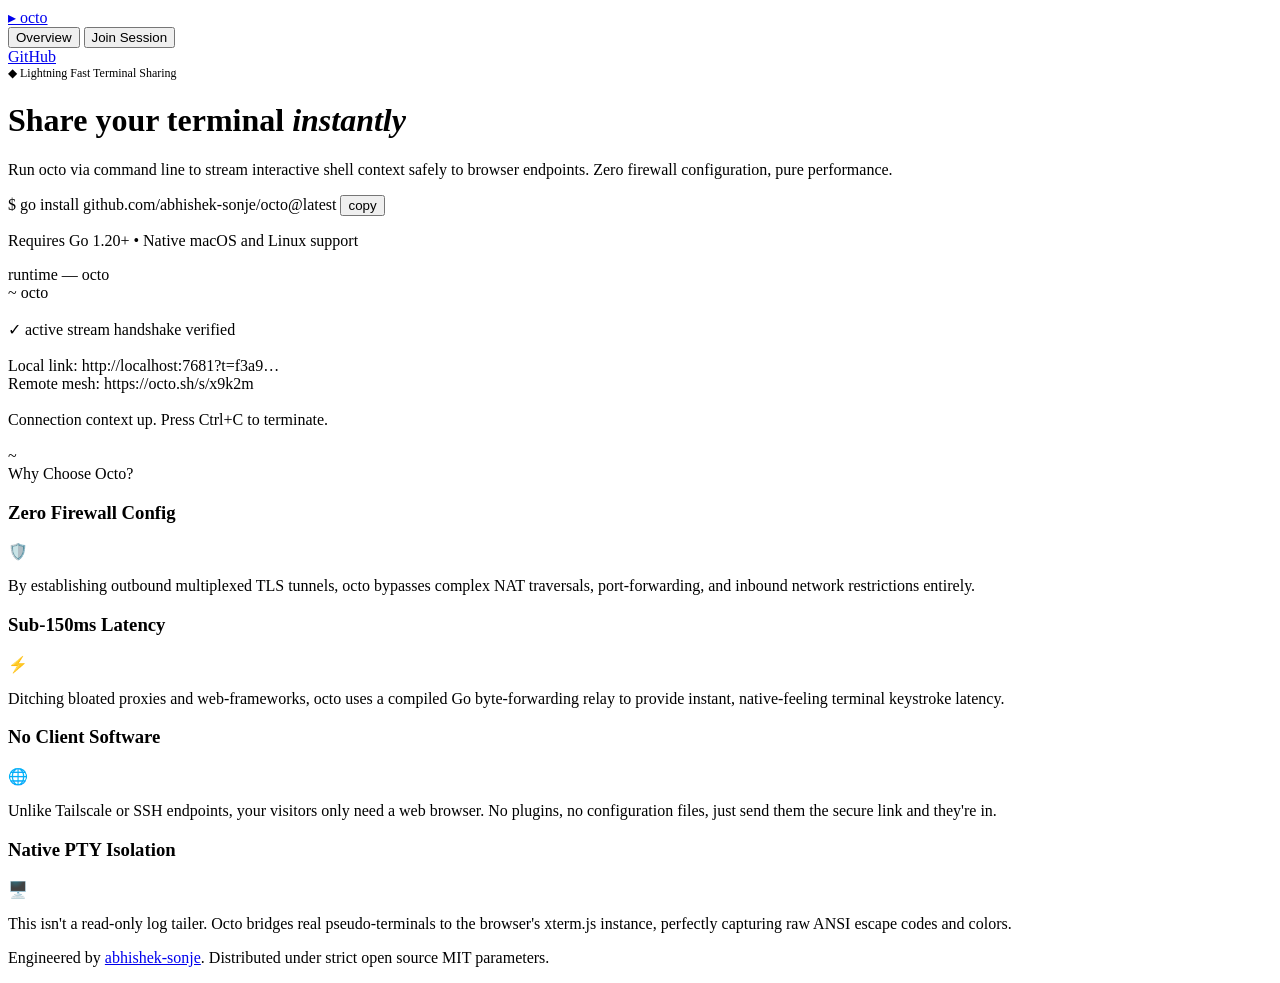
==== commit 6c8d9e9d: "refactored the project" ====
--- a/frontend/landing/index.html
+++ b/frontend/landing/index.html
@@ -4,540 +4,8 @@
   <meta charset="UTF-8" />
   <meta name="viewport" content="width=device-width, initial-scale=1.0" />
   <title>octo — share your terminal</title>
-  <style>
-    :root {
-      /* Claude Aesthetic Theme Tokens: Warm Light Editorial */
-      --canvas: #fbfaf7;
-      --surface: #f1efe9;
-      --surface-card: #ffffff;
-      --surface-code: #191816;
-      --border: #e6e4dc;
-      --border-focus: #b5b2a5;
-      
-      /* Typography System */
-      --text-primary: #191816;
-      --text-secondary: #65635f;
-      --text-light: #fbfaf7;
-      
-      /* Singular Premium Accent Color (Ochre Amber) */
-      --accent: #d97706;
-      --accent-dim: rgba(217, 119, 6, 0.08);
-
-      /* Layout Anchors */
-      --font-mono: 'JetBrains Mono', 'Fira Code', Menlo, Monaco, monospace;
-      --font-sans: -apple-system, BlinkMacSystemFont, 'Segoe UI', Roboto, Helvetica, Arial, sans-serif;
-      --radius: 6px;
-    }
-
-    /* Base Normalization & Viewport Stability */
-    *, *::before, *::after { 
-      box-sizing: border-box; 
-      margin: 0; 
-      padding: 0; 
-    }
-    
-    html { 
-      scroll-behavior: smooth;
-      background-color: var(--canvas);
-    }
-    
-    body { 
-      background-color: var(--canvas);
-      /* Light Grid Pattern Background */
-      background-image: 
-        linear-gradient(rgba(230, 228, 220, 0.5) 1px, transparent 1px),
-        linear-gradient(90deg, rgba(230, 228, 220, 0.5) 1px, transparent 1px);
-      background-size: 32px 32px;
-      color: var(--text-primary); 
-      font-family: var(--font-sans); 
-      font-size: 15px;
-      line-height: 1.6; 
-      min-height: 100dvh;
-      -webkit-font-smoothing: antialiased;
-    }
-
-    /* Layout Spacing Framework */
-    header, main, footer {
-      max-width: 1200px;
-      margin: 0 auto;
-      width: 100%;
-    }
-
-    /* Single-Line Desktop Navigation Layer */
-    nav {
-      display: flex; 
-      align-items: center; 
-      justify-content: space-between;
-      padding: 0 40px; 
-      height: 72px;
-      border-bottom: 1px solid var(--border);
-      position: sticky; 
-      top: 0;
-      background: rgba(251, 250, 247, 0.9); 
-      backdrop-filter: blur(12px); 
-      z-index: 100;
-    }
-
-    .nav-brand { 
-      font-family: var(--font-mono); 
-      font-size: 16px; 
-      font-weight: 700; 
-      color: var(--text-primary); 
-      text-decoration: none; 
-      width: 120px;
-    }
-    
-    .nav-brand span { 
-      color: var(--accent); 
-    }
-    
-    /* View Dial Segmented Control */
-    .view-dial {
-      display: flex;
-      background: var(--surface-card);
-      border: 1px solid var(--border);
-      border-radius: 24px;
-      padding: 4px;
-      position: relative;
-    }
-    
-    .dial-btn {
-      background: transparent;
-      border: none;
-      font-family: var(--font-mono);
-      font-size: 13px;
-      color: var(--text-secondary);
-      padding: 8px 20px;
-      border-radius: 20px;
-      cursor: pointer;
-      z-index: 1;
-      transition: color 0.2s ease;
-      position: relative;
-    }
-    
-    .dial-btn.active {
-      color: var(--text-primary);
-      font-weight: 500;
-    }
-    
-    .dial-indicator {
-      position: absolute;
-      top: 4px;
-      bottom: 4px;
-      left: 0;
-      background: var(--surface);
-      border-radius: 20px;
-      border: 1px solid var(--border);
-      box-shadow: 0 1px 3px rgba(0,0,0,0.06);
-      transition: transform 0.3s cubic-bezier(0.4, 0.0, 0.2, 1), width 0.3s cubic-bezier(0.4, 0.0, 0.2, 1);
-      z-index: 0;
-    }
-
-    .nav-links { 
-      display: flex; 
-      gap: 36px; 
-      align-items: center;
-      width: 120px;
-      justify-content: flex-end;
-    }
-    
-    .nav-gh {
-      display: inline-flex; 
-      align-items: center; 
-      gap: 6px;
-      padding: 6px 12px; 
-      border: 1px solid var(--border); 
-      border-radius: var(--radius);
-      color: var(--text-primary) !important; 
-      font-size: 13px; 
-      text-decoration: none;
-      background: var(--surface-card);
-      transition: border-color 150ms ease-out, background-color 150ms ease-out;
-    }
-    
-    .nav-gh:hover { 
-      border-color: var(--border-focus);
-      background: var(--surface);
-    }
-
-    /* Focus Indicators & Tactile State Hooks */
-    a:focus-visible, button:focus-visible, input:focus-visible {
-      outline: 2px solid var(--accent);
-      outline-offset: 2px;
-    }
-
-    /* View Containers */
-    .view-section {
-      opacity: 0;
-      transition: opacity 0.3s ease;
-    }
-    .view-section.active-view {
-      opacity: 1;
-    }
-
-    /* Section 1: Hero Paradigm (Asymmetric Layout Grid) */
-    .hero-grid { 
-      padding: 96px 40px 80px; 
-      display: grid;
-      grid-template-columns: 1.12fr 0.88fr;
-      gap: 80px;
-      align-items: center;
-    }
-
-    h1 { 
-      font-family: var(--font-sans);
-      font-size: clamp(2.5rem, 4.5vw, 3.75rem); 
-      font-weight: 400; 
-      letter-spacing: -0.02em; 
-      line-height: 1.15; 
-      color: var(--text-primary);
-      margin-bottom: 24px; 
-    }
-    
-    h1 em { 
-      font-style: italic; 
-      font-family: var(--font-sans); /* Overrode serif to maintain font-sans consistency */
-      color: var(--accent); 
-    }
-    
-    .hero-sub { 
-      font-size: 16px; 
-      color: var(--text-secondary); 
-      line-height: 1.6;
-      max-width: 52ch;
-      margin-bottom: 40px; 
-    }
-
-    /* Monospace Utility Box */
-    .install-box {
-      display: flex; 
-      align-items: center; 
-      gap: 12px;
-      background: var(--surface-card); 
-      border: 1px solid var(--border); 
-      border-radius: var(--radius);
-      padding: 14px 18px; 
-      font-family: var(--font-mono); 
-      font-size: 14px; 
-      color: var(--text-primary);
-      margin-bottom: 16px; 
-      max-width: 480px;
-      box-shadow: 0 4px 12px rgba(0,0,0,0.02);
-    }
-    
-    .install-box .prompt { 
-      color: var(--accent); 
-      user-select: none; 
-    }
-    
-    .install-box .cmd { 
-      flex: 1; 
-      overflow-x: auto;
-      white-space: nowrap;
-    }
-    .install-box .cmd::-webkit-scrollbar { display: none; }
-    
-    .copy-btn {
-      background: var(--surface); 
-      border: 1px solid var(--border); 
-      border-radius: var(--radius);
-      color: var(--text-primary); 
-      font-family: var(--font-mono); 
-      font-size: 12px;
-      padding: 5px 10px; 
-      cursor: pointer; 
-      transition: all 120ms ease-out;
-      flex-shrink: 0;
-    }
-    
-    .copy-btn:hover { 
-      border-color: var(--border-focus); 
-    }
-    
-    .copy-btn:active {
-      transform: scale(0.97);
-    }
-    
-    .copy-btn.copied { 
-      border-color: var(--accent); 
-      color: var(--accent); 
-      background: var(--accent-dim);
-    }
-    
-    .hero-note { 
-      font-size: 13px; 
-      color: var(--text-secondary); 
-      font-family: var(--font-mono);
-    }
-
-    /* Embedded PTY UI Frame Component */
-    .terminal-container {
-      background: var(--surface-code); 
-      border-radius: var(--radius);
-      overflow: hidden; 
-      box-shadow: 0 16px 48px rgba(25, 24, 22, 0.15);
-      border: 1px solid var(--text-primary);
-    }
-    
-    .terminal-bar {
-      background: #252422; 
-      padding: 12px 16px;
-      display: flex; 
-      align-items: center; 
-      gap: 8px;
-    }
-
-    .dot {
-      width: 10px; height: 10px; border-radius: 50%;
-    }
-    .dot-r { background: #ff5f56; }
-    .dot-y { background: #ffbd2e; }
-    .dot-g { background: #27c93f; }
-    
-    .terminal-title {
-      font-family: var(--font-mono);
-      font-size: 12px;
-      color: #9c9a96;
-      margin-left: 4px;
-    }
-
-    .terminal-body {
-      padding: 24px;
-      font-family: var(--font-mono); 
-      font-size: 13px; 
-      line-height: 1.6; 
-    }
-    
-    .t-prompt { color: var(--accent); } 
-    .t-cmd { color: var(--text-light); }
-    .t-out { color: #9c9a96; }
-    .t-url { color: #78a9ff; text-decoration: none; }
-    
-    .t-cursor {
-      display: inline-block; 
-      width: 7px; 
-      height: 14px;
-      background: var(--accent); 
-      vertical-align: middle;
-      animation: blink 1.2s step-end infinite;
-    }
-    @keyframes blink { 50% { opacity: 0; } }
-
-    /* Core Architectural Section Configurations */
-    .section {
-      padding: 112px 40px;
-      border-top: 1px solid var(--border);
-    }
-
-    .section-headline {
-      font-family: var(--font-sans);
-      font-size: 28px;
-      font-weight: 400;
-      letter-spacing: -0.01em;
-      margin-bottom: 48px;
-      color: var(--text-primary);
-      text-align: center;
-    }
-
-    /* Section 2: Core Infrastructure Grid Layout */
-    .bento-grid {
-      display: grid;
-      grid-template-columns: repeat(2, 1fr);
-      gap: 24px;
-      max-width: 960px;
-      margin: 0 auto;
-    }
-
-    .bento-cell {
-      background: var(--surface-card);
-      border: 1px solid var(--border);
-      border-radius: var(--radius);
-      padding: 40px;
-      box-shadow: 0 8px 24px rgba(0,0,0,0.02);
-      transition: transform 0.2s ease, box-shadow 0.2s ease;
-    }
-
-    .bento-cell:hover {
-      transform: translateY(-2px);
-      box-shadow: 0 12px 32px rgba(0,0,0,0.04);
-    }
-
-    .cell-title-group {
-      display: flex;
-      align-items: center;
-      justify-content: space-between;
-      margin-bottom: 16px;
-    }
-
-    .cell-title-group h3 {
-      font-family: var(--font-sans);
-      font-size: 18px;
-      font-weight: 600;
-      color: var(--text-primary);
-    }
-
-    .cell-icon {
-      font-size: 20px;
-    }
-
-    .bento-cell p {
-      font-size: 15px;
-      color: var(--text-secondary);
-      line-height: 1.6;
-    }
-
-    /* Join Session Mechanics */
-    .join-wrapper {
-      display: flex;
-      align-items: center;
-      justify-content: center;
-      min-height: calc(100vh - 150px);
-      padding: 40px;
-    }
-
-    .join-container {
-      width: 100%;
-      max-width: 420px;
-      text-align: center;
-      padding: 48px 40px;
-      background: var(--surface-card);
-      border: 1px solid var(--border);
-      border-radius: var(--radius);
-      box-shadow: 0 16px 48px rgba(25, 24, 22, 0.04);
-    }
-
-    .join-container h2 {
-      font-family: var(--font-sans);
-      font-size: 24px;
-      font-weight: 400;
-      margin-bottom: 12px;
-    }
-
-    .join-container p {
-      color: var(--text-secondary);
-      margin-bottom: 32px;
-      font-size: 14px;
-    }
-
-    .join-form {
-      display: flex;
-      flex-direction: column;
-      gap: 16px;
-    }
-
-    .join-input {
-      width: 100%;
-      padding: 16px;
-      font-family: var(--font-mono);
-      font-size: 20px;
-      text-align: center;
-      letter-spacing: 0.25em;
-      border: 1px solid var(--border);
-      border-radius: var(--radius);
-      background: var(--surface);
-      color: var(--text-primary);
-      outline: none;
-      transition: border-color 0.2s ease, box-shadow 0.2s ease;
-    }
-
-    .join-input:focus {
-      border-color: var(--accent);
-      box-shadow: 0 0 0 3px var(--accent-dim);
-    }
-
-    .join-input::placeholder {
-      color: #b5b2a5;
-      letter-spacing: normal;
-    }
-
-    .join-btn {
-      width: 100%;
-      padding: 14px;
-      font-family: var(--font-sans);
-      font-size: 15px;
-      font-weight: 500;
-      background: var(--text-primary);
-      color: var(--text-light);
-      border: none;
-      border-radius: var(--radius);
-      cursor: pointer;
-      transition: background-color 150ms ease-out, transform 150ms ease-out;
-    }
-
-    .join-btn:hover {
-      background: #2b2926;
-    }
-
-    .join-btn:active {
-      transform: scale(0.98);
-    }
-
-    /* Fixed Layout Footprint System */
-    footer { 
-      border-top: 1px solid var(--border); 
-      padding: 48px 40px; 
-      text-align: center; 
-      font-size: 13px; 
-      color: var(--text-secondary); 
-      font-family: var(--font-mono);
-    }
-    
-    footer a { 
-      color: var(--text-primary); 
-      text-decoration: none; 
-      border-bottom: 1px solid var(--border-focus);
-    }
-    
-    footer a:hover { 
-      border-bottom-color: var(--text-primary);
-    }
-
-    /* Mobile Collapse Layer (< 968px Rules) */
-    @media (max-width: 968px) {
-      .hero-grid {
-        grid-template-columns: 1fr;
-        gap: 48px;
-        padding: 48px 24px;
-      }
-      
-      .bento-grid {
-        grid-template-columns: 1fr;
-        gap: 16px;
-      }
-      
-      .section {
-        padding: 64px 24px;
-      }
-      
-      nav {
-        padding: 0 24px;
-        height: auto;
-        min-height: 72px;
-        flex-wrap: wrap;
-        gap: 16px;
-        justify-content: center;
-      }
-
-      .nav-brand, .nav-links {
-        width: auto;
-      }
-
-      .view-dial {
-        order: 3;
-        width: 100%;
-        margin-bottom: 12px;
-      }
-      
-      .dial-btn {
-        flex: 1;
-        text-align: center;
-      }
-
-      .join-wrapper {
-        padding: 24px;
-      }
-    }
-  </style>
+  <link rel="stylesheet" href="/landing/style.css" />
+  <script src="/landing/app.js" defer></script>
 </head>
 <body>
 
@@ -670,97 +138,5 @@
   </div>
 </div>
 
-<script>
-  // Install Command Copy
-  function copyInstall() {
-    const cmd = document.getElementById('install-cmd').textContent;
-    const btn = document.getElementById('copy-btn');
-    navigator.clipboard.writeText(cmd).then(() => {
-      btn.textContent = 'copied';
-      btn.classList.add('copied');
-      setTimeout(() => { 
-        btn.textContent = 'copy'; 
-        btn.classList.remove('copied'); 
-      }, 1800);
-    }).catch(() => {
-      btn.textContent = 'failed';
-    });
-  }
-
-  // Dial & View Toggle Logic
-  const btnLanding = document.getElementById('btn-landing');
-  const btnJoin = document.getElementById('btn-join');
-  const indicator = document.querySelector('.dial-indicator');
-  const viewLanding = document.getElementById('view-landing');
-  const viewJoin = document.getElementById('view-join');
-  const sessionInput = document.getElementById('session-code');
-
-  function updateIndicator(activeBtn) {
-    if (!indicator || !activeBtn) return;
-    indicator.style.width = activeBtn.offsetWidth + 'px';
-    indicator.style.transform = `translateX(${activeBtn.offsetLeft}px)`;
-  }
-
-  function switchView(view) {
-    if (view === 'landing') {
-      btnLanding.classList.add('active');
-      btnJoin.classList.remove('active');
-      
-      viewJoin.classList.remove('active-view');
-      setTimeout(() => {
-        viewJoin.style.display = 'none';
-        viewLanding.style.display = 'block';
-        setTimeout(() => viewLanding.classList.add('active-view'), 10);
-      }, 300);
-
-      updateIndicator(btnLanding);
-    } else {
-      btnJoin.classList.add('active');
-      btnLanding.classList.remove('active');
-      
-      viewLanding.classList.remove('active-view');
-      setTimeout(() => {
-        viewLanding.style.display = 'none';
-        viewJoin.style.display = 'block';
-        setTimeout(() => {
-          viewJoin.classList.add('active-view');
-          sessionInput.focus();
-        }, 10);
-      }, 300);
-
-      updateIndicator(btnJoin);
-    }
-  }
-
-  // Initialize indicator on load and handle resize
-  window.addEventListener('load', () => {
-    // Initial position fix
-    setTimeout(() => updateIndicator(btnLanding), 50);
-  });
-  
-  window.addEventListener('resize', () => {
-    updateIndicator(btnLanding.classList.contains('active') ? btnLanding : btnJoin);
-  });
-
-  btnLanding.addEventListener('click', () => switchView('landing'));
-  btnJoin.addEventListener('click', () => switchView('join'));
-
-  // Form Submission
-  document.getElementById('join-form').addEventListener('submit', (e) => {
-    e.preventDefault();
-    const code = sessionInput.value.trim().toLowerCase();
-    if (code.length === 5) {
-      window.location.href = '/s/' + code;
-    } else {
-      sessionInput.style.borderColor = '#ff5f56';
-      setTimeout(() => sessionInput.style.borderColor = '', 1000);
-    }
-  });
-
-  // Filter input to alphanumeric
-  sessionInput.addEventListener('input', (e) => {
-    e.target.value = e.target.value.replace(/[^a-zA-Z0-9]/g, '').toLowerCase();
-  });
-</script>
 </body>
 </html>
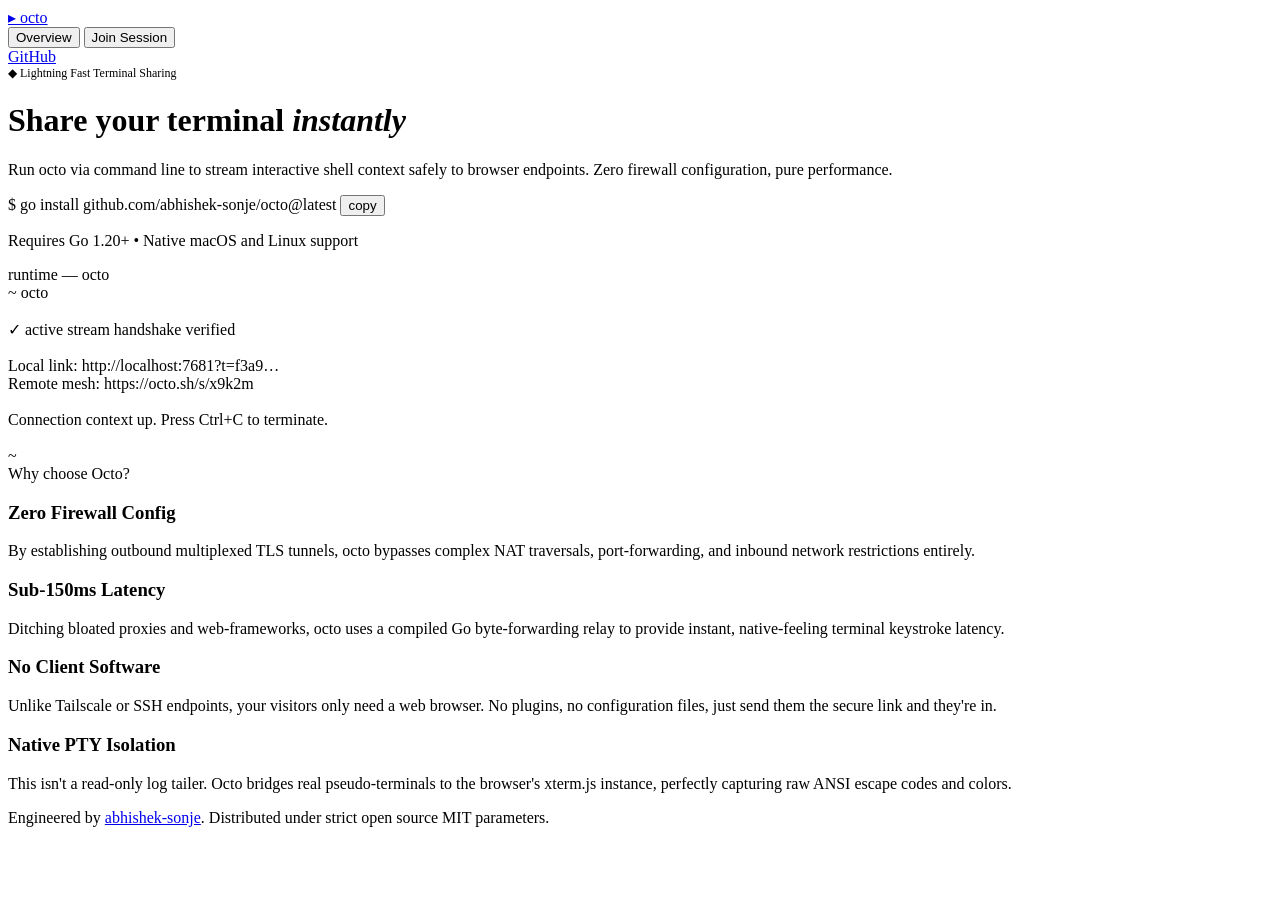
==== commit 2a5829a5: "Change landing page" ====
--- a/frontend/landing/index.html
+++ b/frontend/landing/index.html
@@ -27,7 +27,6 @@
   </nav>
 </header>
 
-<!-- MAIN LANDING VIEW -->
 <div id="view-landing" class="view-section active-view">
   <main>
     <div class="hero-grid">
@@ -70,12 +69,11 @@
     </div>
 
     <div id="features" class="section">
-      <div class="section-headline">Why Choose Octo?</div>
+      <div class="section-headline">Why choose Octo?</div>
       <div class="bento-grid">
         <div class="bento-cell">
           <div class="cell-title-group">
             <h3>Zero Firewall Config</h3>
-            <span class="cell-icon">🛡️</span>
           </div>
           <p>By establishing outbound multiplexed TLS tunnels, octo bypasses complex NAT traversals, port-forwarding, and inbound network restrictions entirely.</p>
         </div>
@@ -83,7 +81,6 @@
         <div class="bento-cell">
           <div class="cell-title-group">
             <h3>Sub-150ms Latency</h3>
-            <span class="cell-icon">⚡</span>
           </div>
           <p>Ditching bloated proxies and web-frameworks, octo uses a compiled Go byte-forwarding relay to provide instant, native-feeling terminal keystroke latency.</p>
         </div>
@@ -91,7 +88,6 @@
         <div class="bento-cell">
           <div class="cell-title-group">
             <h3>No Client Software</h3>
-            <span class="cell-icon">🌐</span>
           </div>
           <p>Unlike Tailscale or SSH endpoints, your visitors only need a web browser. No plugins, no configuration files, just send them the secure link and they're in.</p>
         </div>
@@ -99,7 +95,6 @@
         <div class="bento-cell">
           <div class="cell-title-group">
             <h3>Native PTY Isolation</h3>
-            <span class="cell-icon">🖥️</span>
           </div>
           <p>This isn't a read-only log tailer. Octo bridges real pseudo-terminals to the browser's xterm.js instance, perfectly capturing raw ANSI escape codes and colors.</p>
         </div>
@@ -115,7 +110,6 @@
   </footer>
 </div>
 
-<!-- JOIN SESSION VIEW -->
 <div id="view-join" class="view-section" style="display: none;">
   <div class="join-wrapper">
     <div class="join-container">
